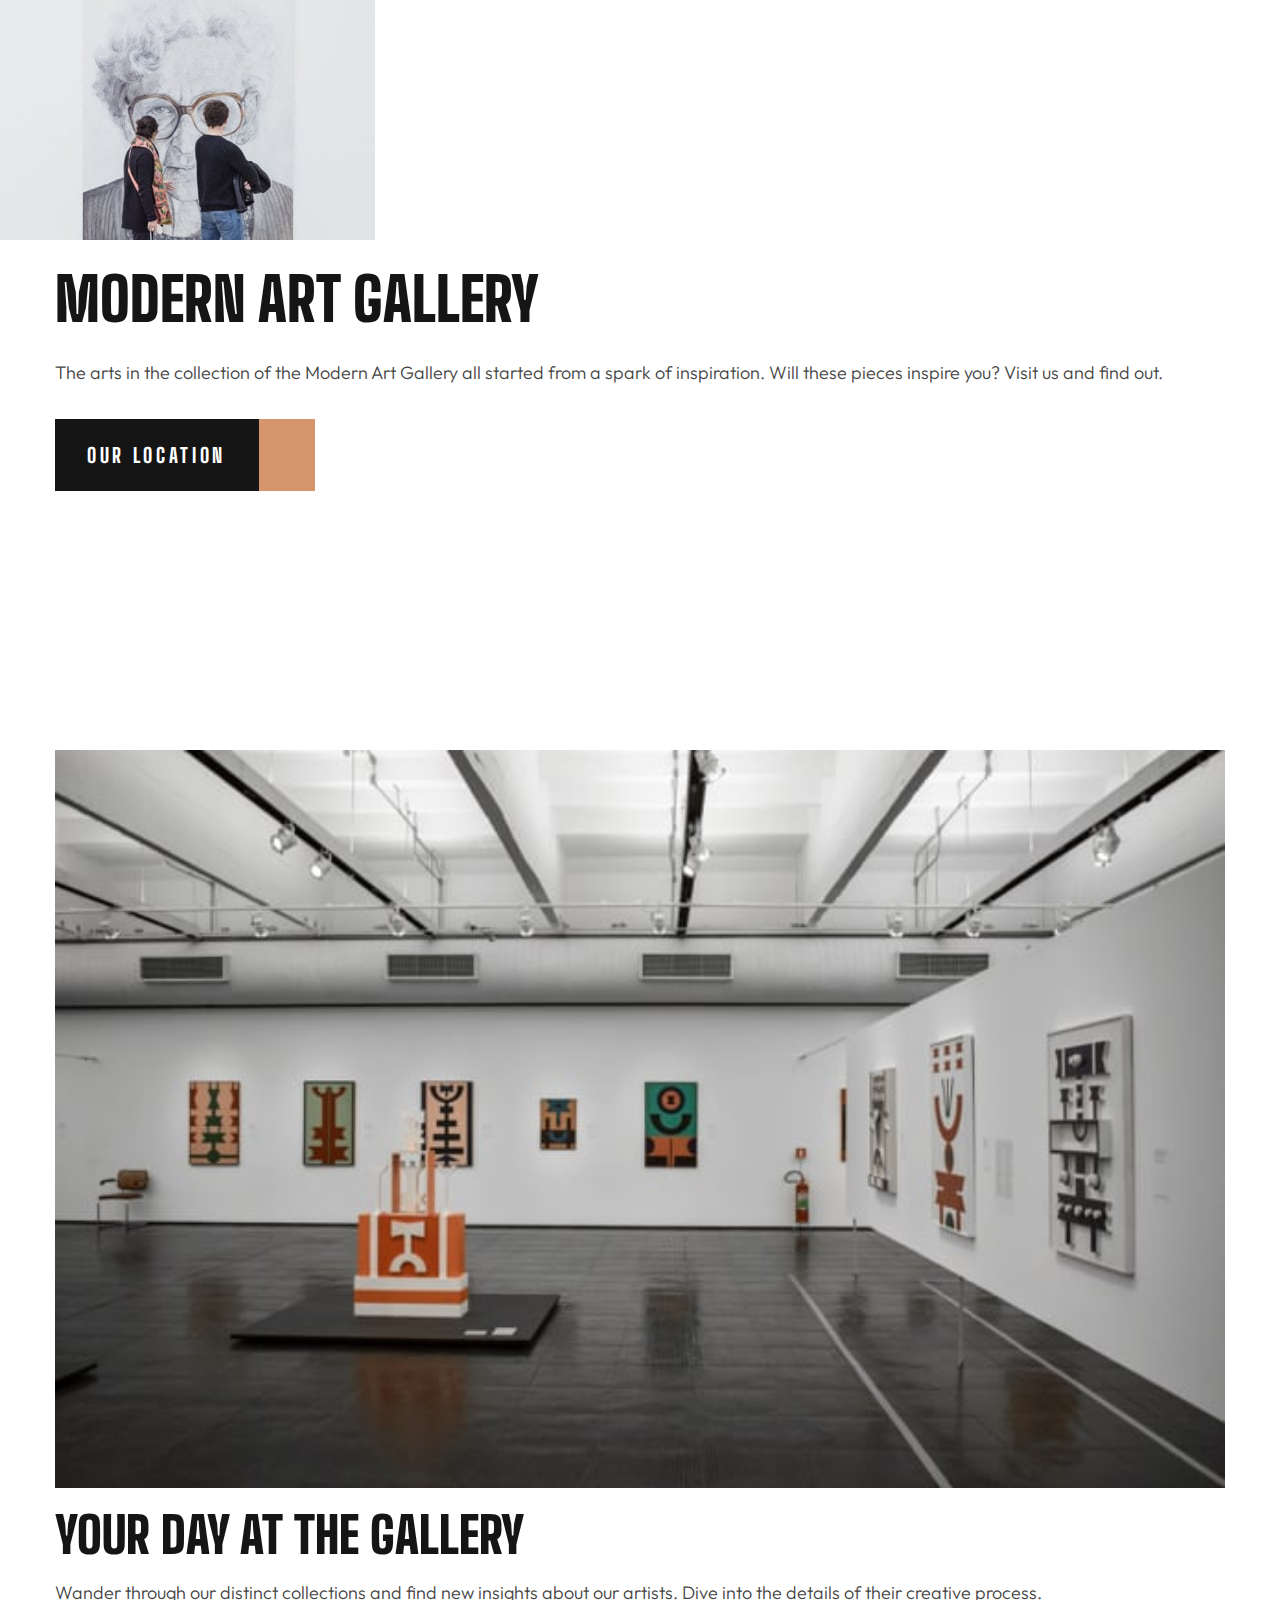
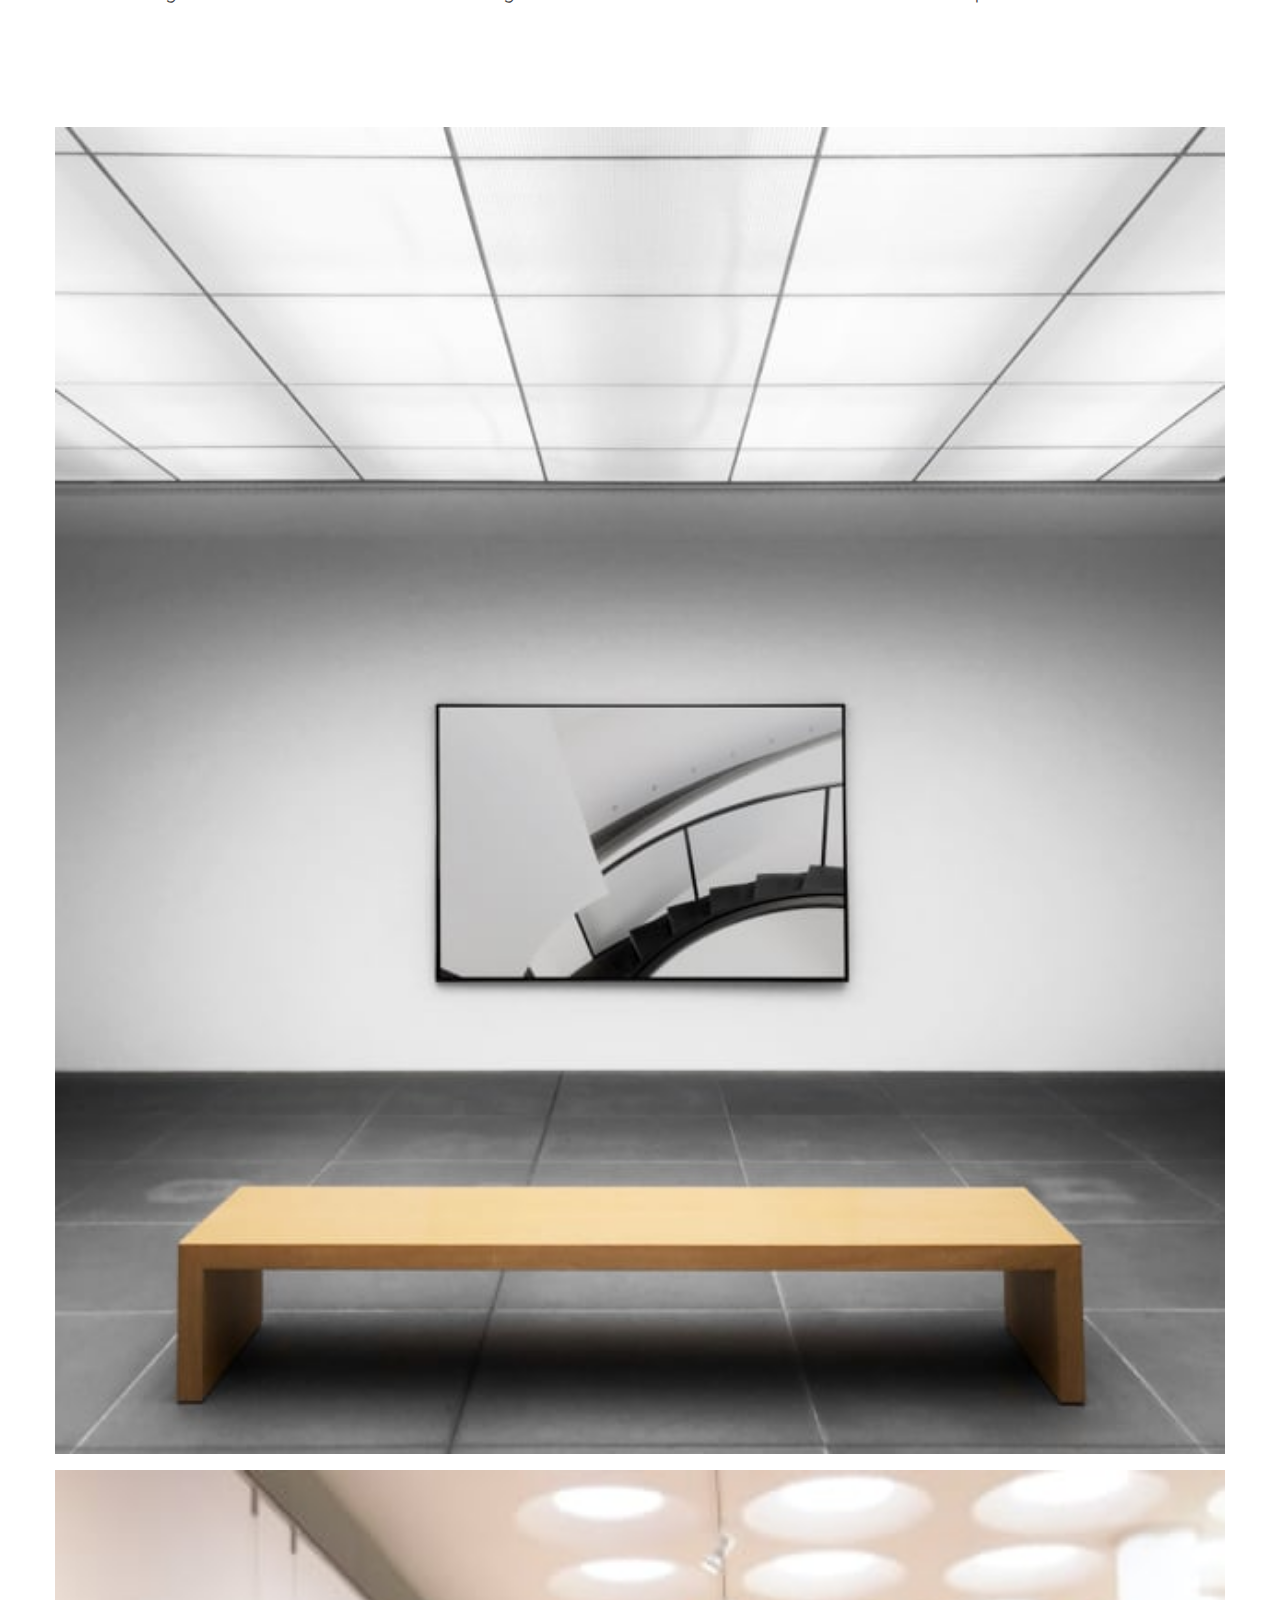
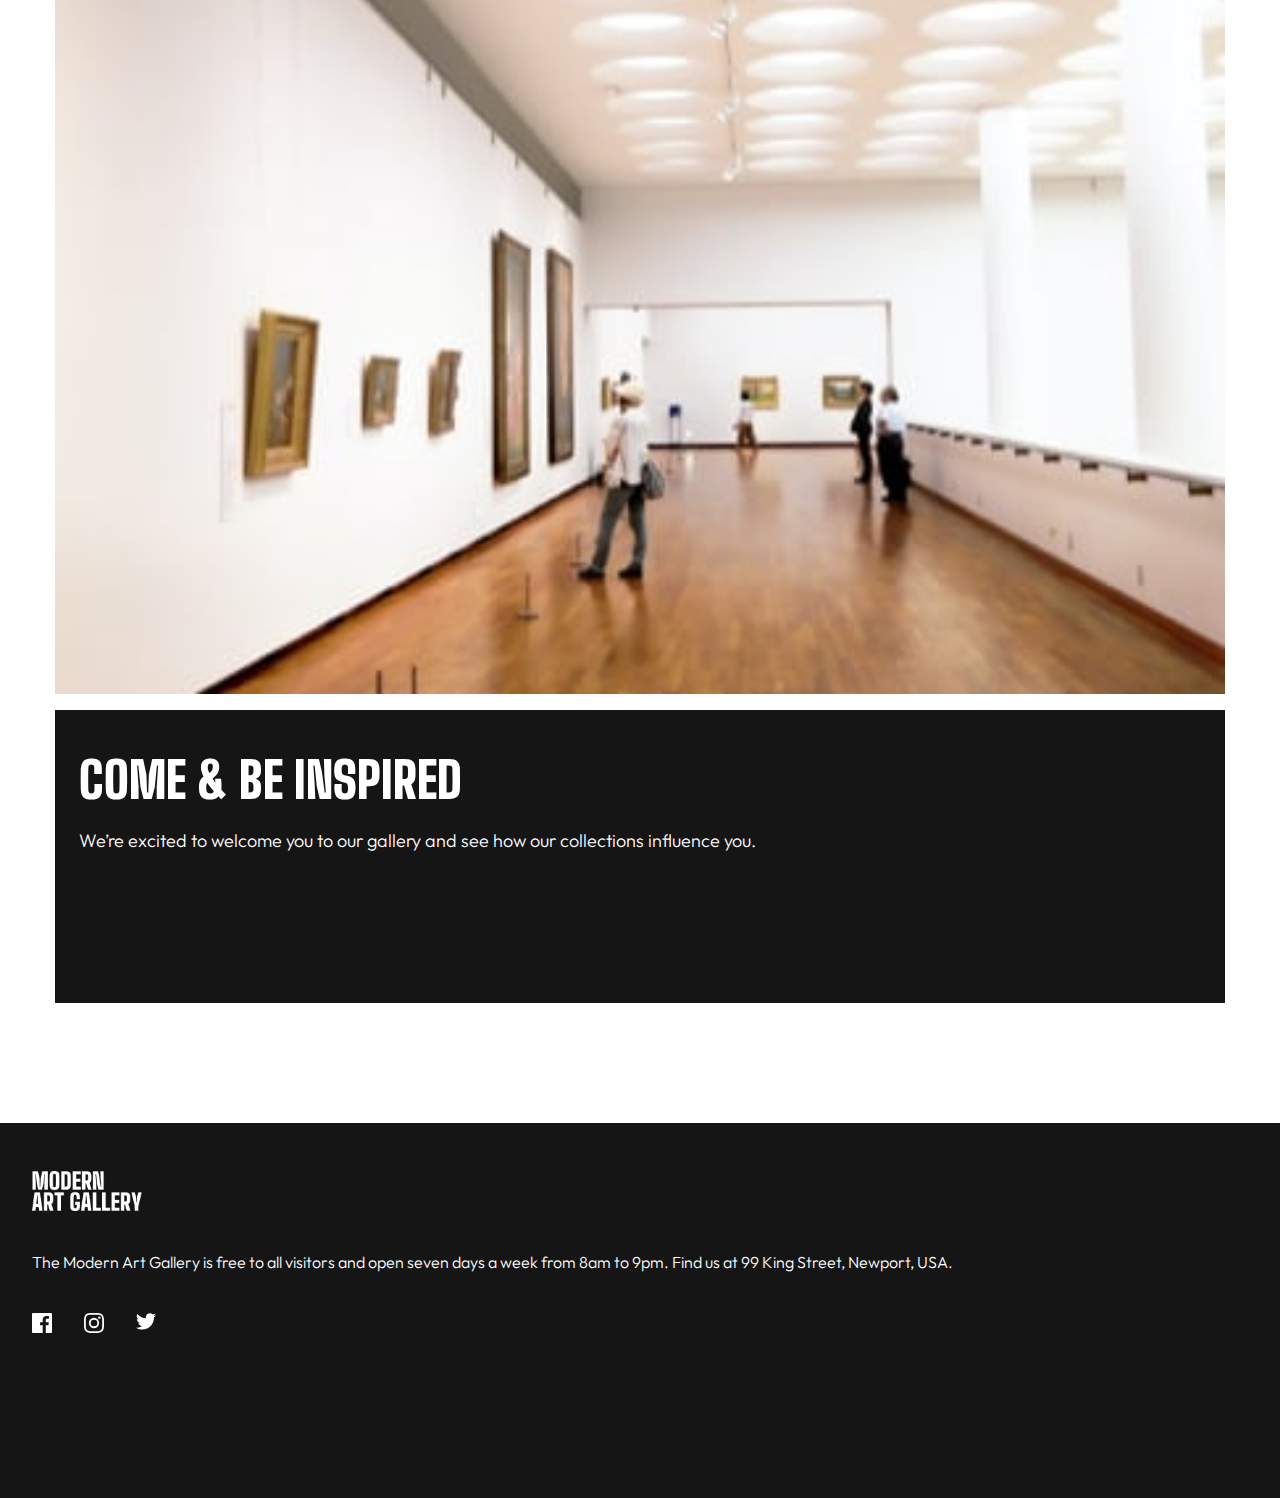
==== index.html @ 29414d53 "some changes" ====
<!DOCTYPE html>
<html lang="en">
<head>
  <meta charset="UTF-8">
  <meta http-equiv="X-UA-Compatible" content="IE=edge">
  <meta name="viewport" content="width=device-width, initial-scale=1.0">
  <title>Modern Art Gallery</title>
  <link rel="stylesheet" href="./css/main.css">
  <link rel="shortcut icon" href="./assets/favicon-32x32.png" type="image/png">  
</head>
<body>

  <!-- MAIN SECTION-->
  <main>

      <h1 class="main-heading">MODERN
        ART GALLERY
      </h1>

      <div class="main-info-box">

        <p class="main-info-text">The arts in the collection of the Modern Art Gallery all started from a spark of inspiration. Will these pieces inspire you? Visit us and find out.</p>
        <div class="main-info-btn">
          <a class="main-info-link" href="./location.html">OUR LOCATION</a>          
        </div>

      </div>

    </main>
  
  <!-- SECTION ONE -->

<section class="section-one">

  <div class="section-one-info-box">
    <h3 class="section-one-heading">Your Day at the Gallery</h3>
    <p class="section-one-info-text">Wander through our distinct collections and find new insights about our artists. Dive into the details of their creative process.</p>
  </div>

  <img class="section-one-img" src="./assets/desktop/image-grid-1.jpg" alt="gallery photo">

</section>

<!-- SECTION TWO -->
<section class="section-two">

  <img class="section-two-main-img" src="./assets/desktop/image-grid-2.jpg" alt="galley photo">

  <div class="section-two-box">    
    
      <img class="section-two-img-one" src="./assets/desktop/image-grid-3.jpg" alt="gallery photo">

      <div class="section-two-info-box">
        <h3 class="section-two-heading">COME & BE INSPIRED</h3>
        <p class="section-two-text">We’re excited to welcome you to our gallery and see how our collections influence you.</p>
      </div>

  </div>

</section>

<!-- FOOTER -->

<footer>

  <img class="footer-logo" src="./assets/MODERNARTGALLERY.png" alt="gallery logo">

  <p class="footer-text">The Modern Art Gallery is free to all visitors and open seven days a week from 8am to 9pm. Find us at 99 King Street, Newport, USA.</p>

  <div class="footer-social-icons">
    
    <svg width="20" height="20" xmlns="http://www.w3.org/2000/svg"><path id="facebook" d="M18.896 0H1.104C.494 0 0 .494 0 1.104v17.793C0 19.506.494 20 1.104 20h9.58v-7.745H8.076V9.237h2.606V7.01c0-2.583 1.578-3.99 3.883-3.99 1.104 0 2.052.082 2.329.119v2.7h-1.598c-1.254 0-1.496.597-1.496 1.47v1.928h2.989l-.39 3.018h-2.6V20h5.098c.608 0 1.102-.494 1.102-1.104V1.104C20 .494 19.506 0 18.896 0Z" fill="#FFF"/></svg>

    <svg width="20" height="20" xmlns="http://www.w3.org/2000/svg"><path id="instagram" d="M10 1.802c2.67 0 2.987.01 4.042.059 2.71.123 3.975 1.409 4.099 4.099.048 1.054.057 1.37.057 4.04 0 2.672-.01 2.988-.057 4.042-.124 2.687-1.387 3.975-4.1 4.099-1.054.048-1.37.058-4.041.058-2.67 0-2.987-.01-4.04-.058-2.718-.124-3.977-1.416-4.1-4.1-.048-1.054-.058-1.37-.058-4.041 0-2.67.01-2.986.058-4.04.124-2.69 1.387-3.977 4.1-4.1 1.054-.048 1.37-.058 4.04-.058ZM10 0C7.284 0 6.944.012 5.877.06 2.246.227.227 2.242.061 5.877.01 6.944 0 7.284 0 10s.012 3.057.06 4.123c.167 3.632 2.182 5.65 5.817 5.817 1.067.048 1.407.06 4.123.06s3.057-.012 4.123-.06c3.629-.167 5.652-2.182 5.816-5.817.05-1.066.061-1.407.061-4.123s-.012-3.056-.06-4.122C19.777 2.249 17.76.228 14.124.06 13.057.01 12.716 0 10 0Zm0 4.865a5.135 5.135 0 1 0 0 10.27 5.135 5.135 0 0 0 0-10.27Zm0 8.468a3.333 3.333 0 1 1 0-6.666 3.333 3.333 0 0 1 0 6.666Zm5.338-9.87a1.2 1.2 0 1 0 0 2.4 1.2 1.2 0 0 0 0-2.4Z" fill="#FFF"/></svg>

    <svg width="20" height="17" xmlns="http://www.w3.org/2000/svg"><path id="twitter" d="M20 2.172a8.192 8.192 0 0 1-2.357.646 4.11 4.11 0 0 0 1.805-2.27 8.22 8.22 0 0 1-2.606.996A4.096 4.096 0 0 0 13.847.248c-2.65 0-4.596 2.472-3.998 5.037A11.648 11.648 0 0 1 1.392 1a4.109 4.109 0 0 0 1.27 5.478 4.086 4.086 0 0 1-1.858-.513c-.045 1.9 1.318 3.679 3.291 4.075a4.113 4.113 0 0 1-1.853.07 4.106 4.106 0 0 0 3.833 2.849A8.25 8.25 0 0 1 0 14.658a11.616 11.616 0 0 0 6.29 1.843c7.618 0 11.923-6.434 11.663-12.205A8.354 8.354 0 0 0 20 2.172Z" fill="#FFF"/></svg>
    
     
    
    
  </div>

</footer>
</body>
</html>
---- css/main.css ----
@import url('https://fonts.googleapis.com/css2?family=Big+Shoulders+Display:wght@900&family=Outfit:wght@300&display=swap');

*{
    margin: 0;
    padding: 0;
    border: 0;
    box-sizing: border-box;
    text-decoration: none;
}

body{
    max-width: 100vw;
    height: auto;
}

/* ---------------------------------------------------- */
                  /* MAIN SECTION  */
/* ---------------------------------------------------- */

main{
    /* outline: solid red; */
    display: flex;
    flex-direction: column;
    background-image: url(../assets/mobile/image-hero.jpg);
    background-repeat: no-repeat;    
    height:630px;
}

.main-heading{
    padding-top: 272px; /*9.67%*/
    font-family: 'Big Shoulders Display';
    font-weight: 900;
    font-size: 60px;
    line-height: 55px;    
    color: #151515;
    margin-left: 4.26%;
    margin-right: 4.26%;    
}

.main-info-box{
    display: flex;
    flex-direction: column;
    margin-top: 32px;    
    /* outline: solid red; */
}

.main-info-text{
    font-family: 'Outfit';
    font-weight: 300;
    font-size: 18px;
    line-height: 28px;
    color: #444444;
    display: block;
    /* outline: solid red; */
    margin-left: 4.26%;
    margin-right: 4.26%;   
}

.main-info-btn{
    display: flex;
    width: 260px;
    height: 72px;
    /* outline: solid red;     */
    margin-top: 32px;
    margin-left: 4.26%;
    margin-right: 4.26%;
}


.main-info-link{
    display: flex;
    align-items: center;
    justify-content: center;
    background: #151515;
    width: 204px;    
    font-family: 'Big Shoulders Display';
    font-weight: 800;
    font-size: 20px;
    letter-spacing: 3.63636px;
    color: #FFFFFF;
}

.main-info-btn:after{
    content:url(https://cdn.glitch.global/26d8d569-78b4-4482-a88a-246677ed1e1b/icon-arrow-right.svg?v=1659126710640);
    background: #D5966C;
    width: 56px;
    display: flex;
    justify-content: center;
    align-items:center;
    
}

.main-info-btn a:hover{
    background: #D5966C;
    cursor: pointer;
}

.main-info-btn:hover::after{
    background: #151515;
    cursor: pointer;
}


/* ---------------------------------------------------- */
                  /* SECTION ONE  */
/* ---------------------------------------------------- */

.section-one{
    display: flex;
    flex-direction: column;
    margin-left: 4.26%;
    margin-right: 4.26%;
    margin-top: 120px;
}

.section-one-img{
    order: 1;
}

.section-one-info-box{
    order: 2;
}

.section-one-heading{
    font-family: 'Big Shoulders Display';
    font-weight: 900;
    font-size: 50px;
    line-height: 45px;
    color: #151515;
    text-transform: uppercase;
    margin-top: 25px;
}

.section-one-info-text{
    font-family: 'Outfit';
    font-weight: 300;
    font-size: 18px;
    line-height: 28px;
    color: #444444;
    margin-top: 21px;
}

/* ---------------------------------------------------- */
                  /* SECTION TWO  */
/* ---------------------------------------------------- */

.section-two{
    display: flex;
    flex-direction: column;
    margin-left: 4.26%;
    margin-right: 4.26%;
    margin-top: 120px;
}

.section-two-box{
    display: flex;
    flex-direction: column;
    margin-top: 16px;
    
}



.section-two-info-box{
    display: flex;
    flex-direction: column;
    height: 293px;
    background: #151515;
    margin-top: 16px;    
}

.section-two-heading{
    font-family: 'Big Shoulders Display';
    font-style: normal;
    font-weight: 900;
    font-size: 50px;
    line-height: 45px;
    color: #FFFFFF;
    margin-left: 24px;
    margin-right: 24px;
    margin-top: 48px;
}

.section-two-text{
    font-family: 'Outfit';
    font-weight: 300;
    font-size: 18px;
    line-height: 28px;
    color: #FFFFFF;
    margin-left: 24px;
    margin-right: 24px;
    margin-top: 24px;
}

/* ---------------------------------------------------- */
                  /* FOOTER  */
/* ---------------------------------------------------- */

footer{
    display: flex;
    flex-direction: column;
    height: 375px;
    background: #151515;
    margin-top: 120px;
}

.footer-logo{
    width: 110.05px;
    height: 40px;
    margin-left: 32px;
    margin-top: 48px;
}

.footer-text{
    font-family: 'Outfit';
    font-weight: 300;
    font-size: 16px;
    line-height: 26px;
    color: #FFFFFF;
    margin-left: 32px;
    margin-right: 32px;
    margin-top: 38px;
}

.footer-social-icons{
    display: flex;
    margin-top: 38px;
}

svg{    
    margin-left: 32px;        
}

div svg:hover #facebook,
div svg:hover #instagram,
div svg:hover #twitter{
    cursor: pointer;
    fill: #D5966C;    
}
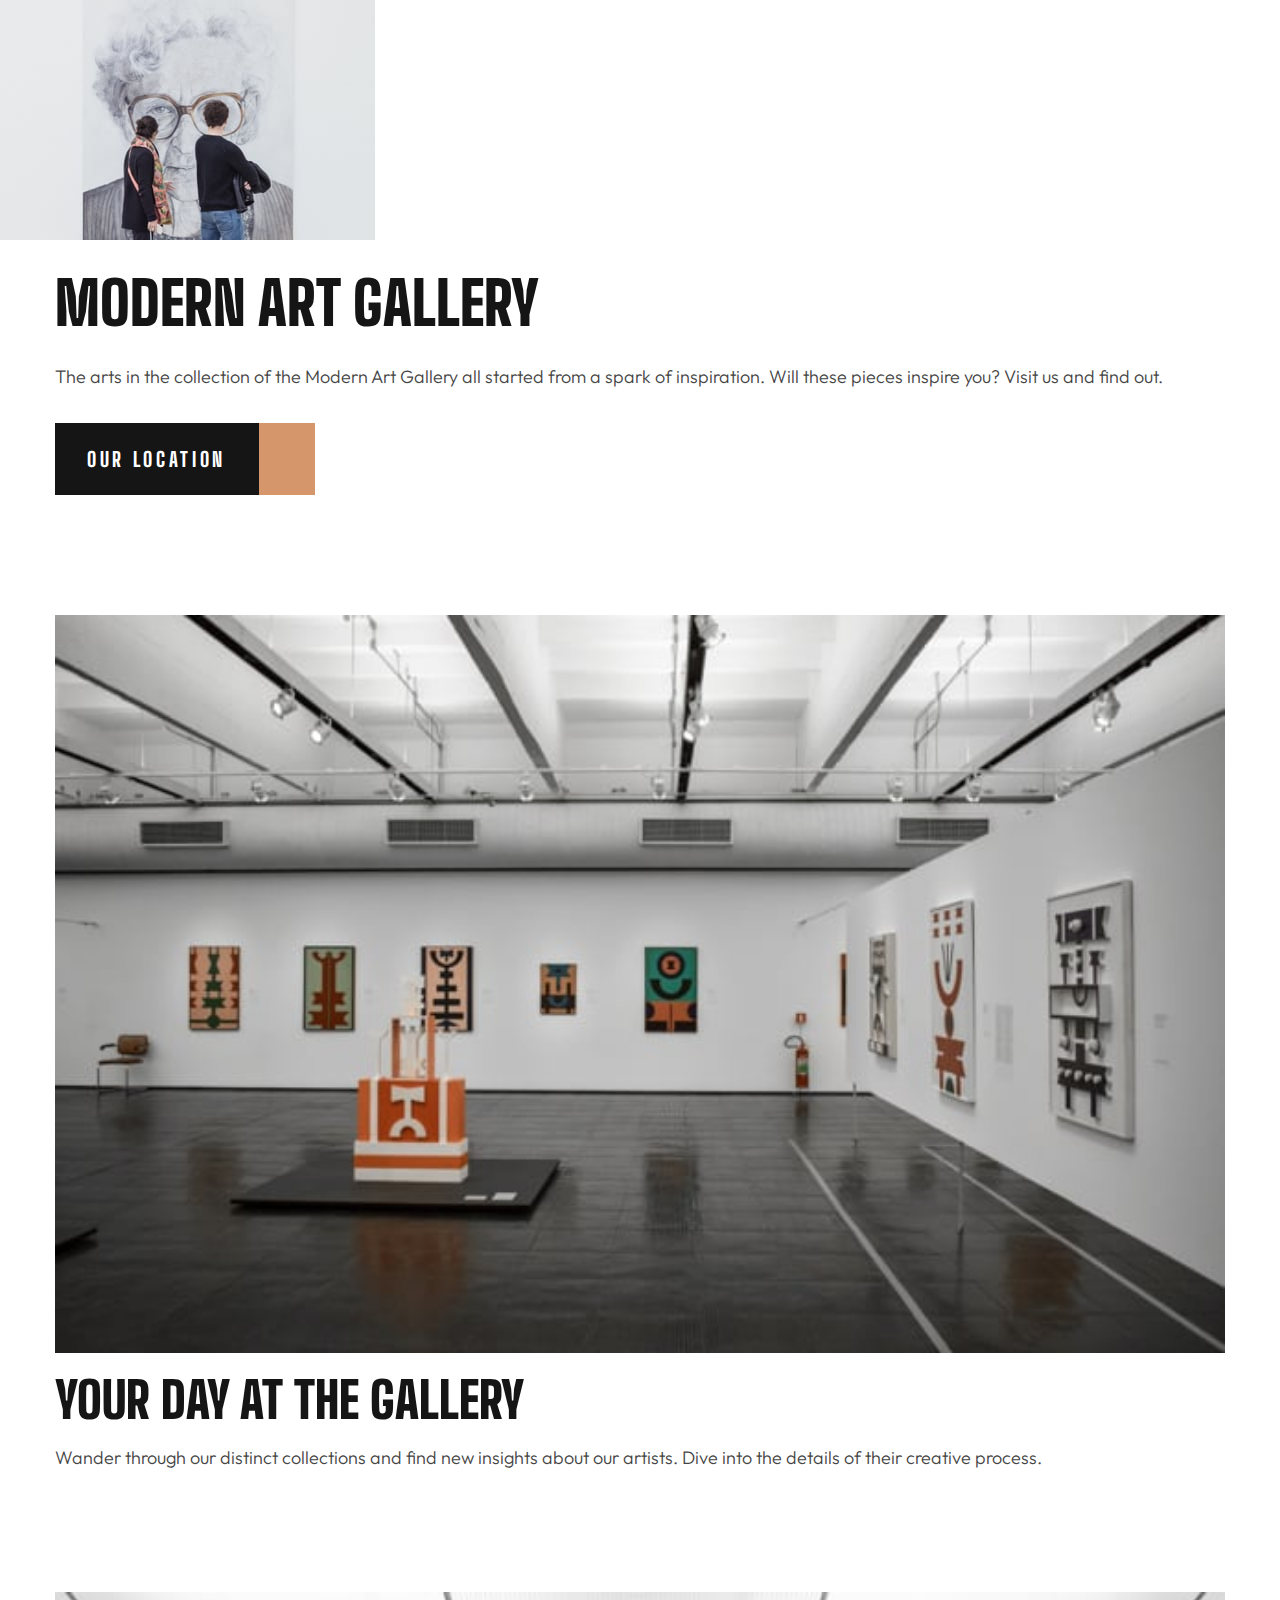
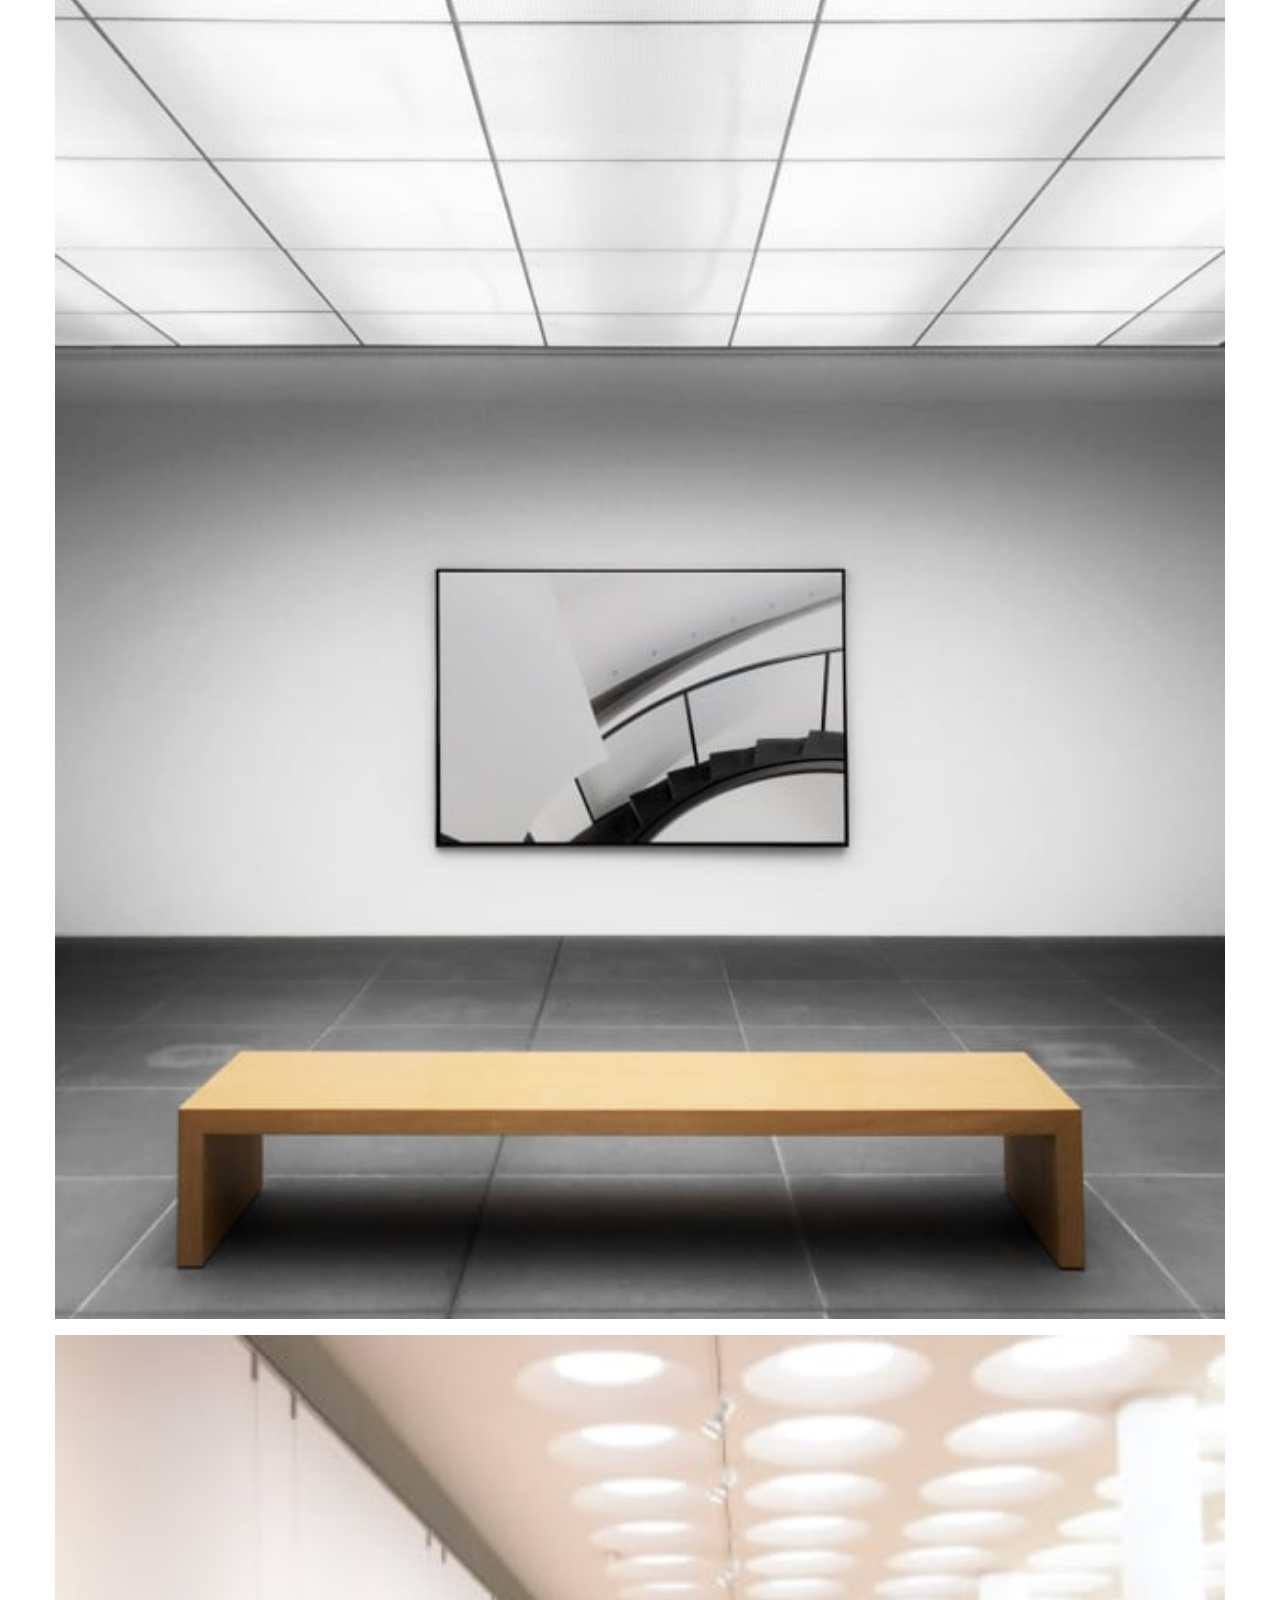
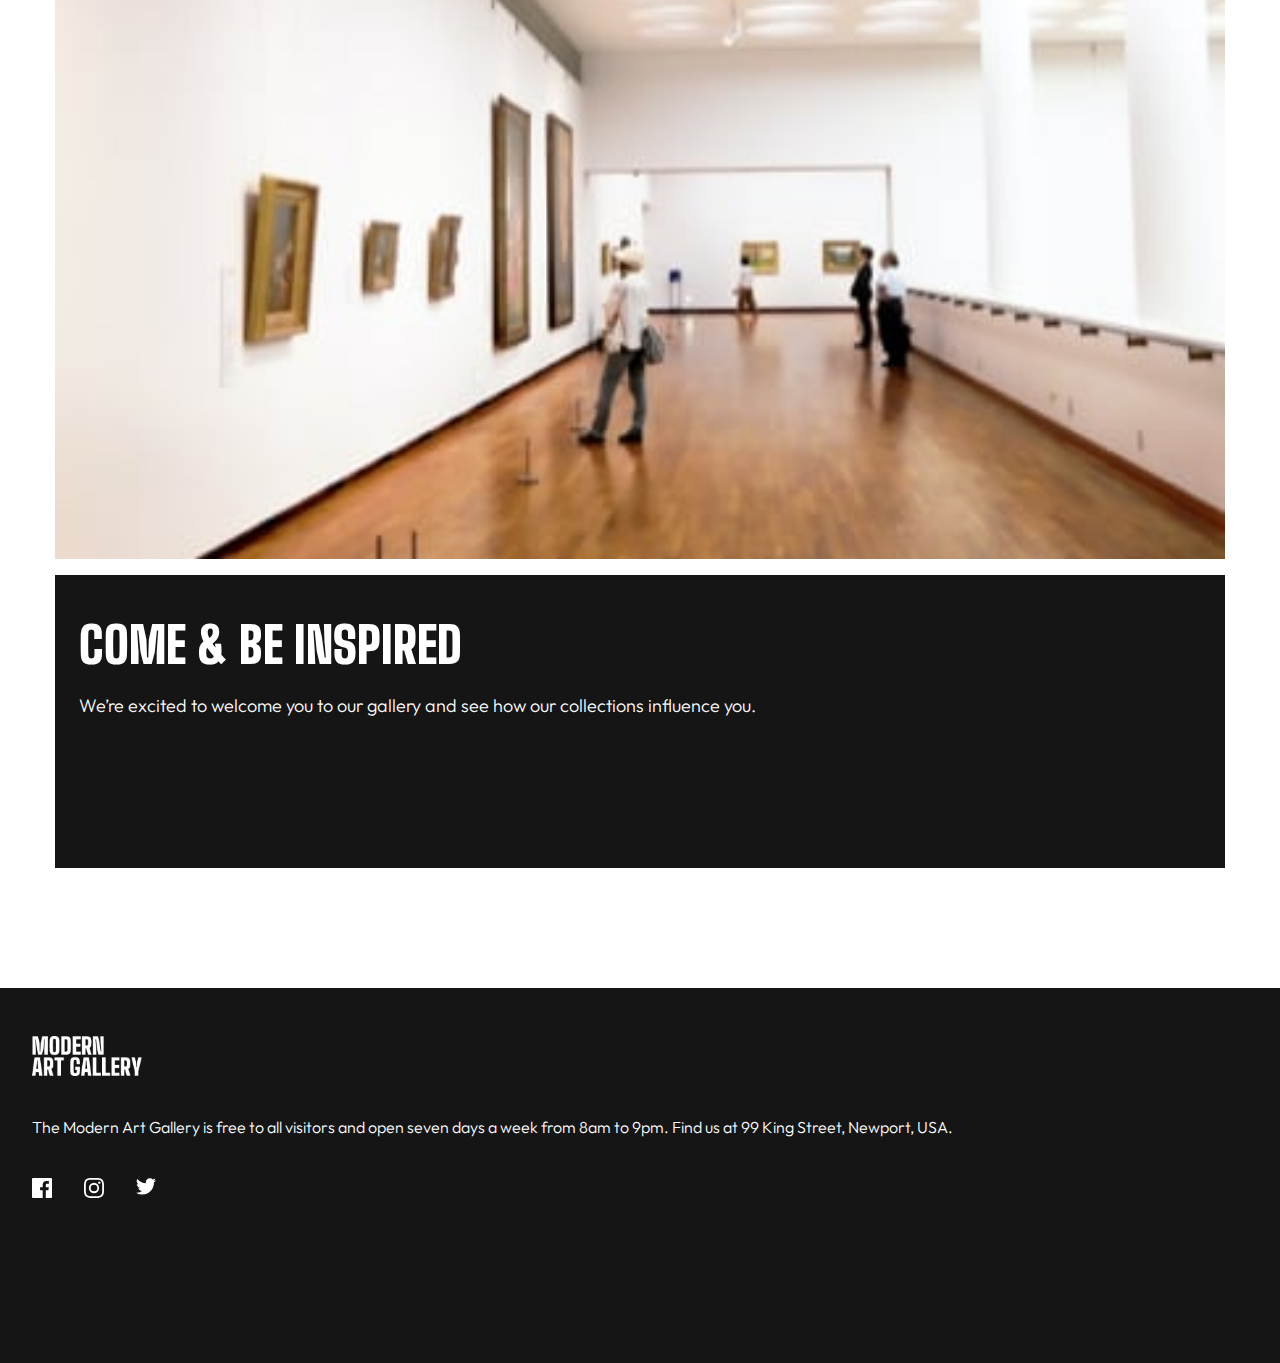
==== commit 2d5354f9: "some changes" ====
--- a/index.html
+++ b/index.html
@@ -12,20 +12,20 @@
 
   <!-- MAIN SECTION-->
   <main>
+      <img class="img-hero" src="./assets/mobile/image-hero.jpg" alt="hero">
+      <div class="main-info">
+        <h1 class="main-heading">MODERN
+          ART GALLERY
+       </h1>
 
-      <h1 class="main-heading">MODERN
-        ART GALLERY
-      </h1>
+        <div class="main-info-box">
 
-      <div class="main-info-box">
-
-        <p class="main-info-text">The arts in the collection of the Modern Art Gallery all started from a spark of inspiration. Will these pieces inspire you? Visit us and find out.</p>
-        <div class="main-info-btn">
-          <a class="main-info-link" href="./location.html">OUR LOCATION</a>          
+          <p class="main-info-text">The arts in the collection of the Modern Art Gallery all started from a spark of inspiration. Will these pieces inspire you? Visit us and find out.</p>
+          <div class="main-info-btn">
+            <a class="main-info-link" href="./location.html">OUR LOCATION</a>          
+          </div>
         </div>
-
       </div>
-
     </main>
   
   <!-- SECTION ONE -->
--- a/css/main.css
+++ b/css/main.css
@@ -19,15 +19,18 @@
 
 main{
     /* outline: solid red; */
-    display: flex;
-    flex-direction: column;
-    background-image: url(../assets/mobile/image-hero.jpg);
-    background-repeat: no-repeat;    
-    height:630px;
+    
+}
+.img-hero{
+    /* outline: solid red; */
+}
+
+.main-info{
+    padding-top: 32px;
 }
 
 .main-heading{
-    padding-top: 272px; /*9.67%*/
+    
     font-family: 'Big Shoulders Display';
     font-weight: 900;
     font-size: 60px;
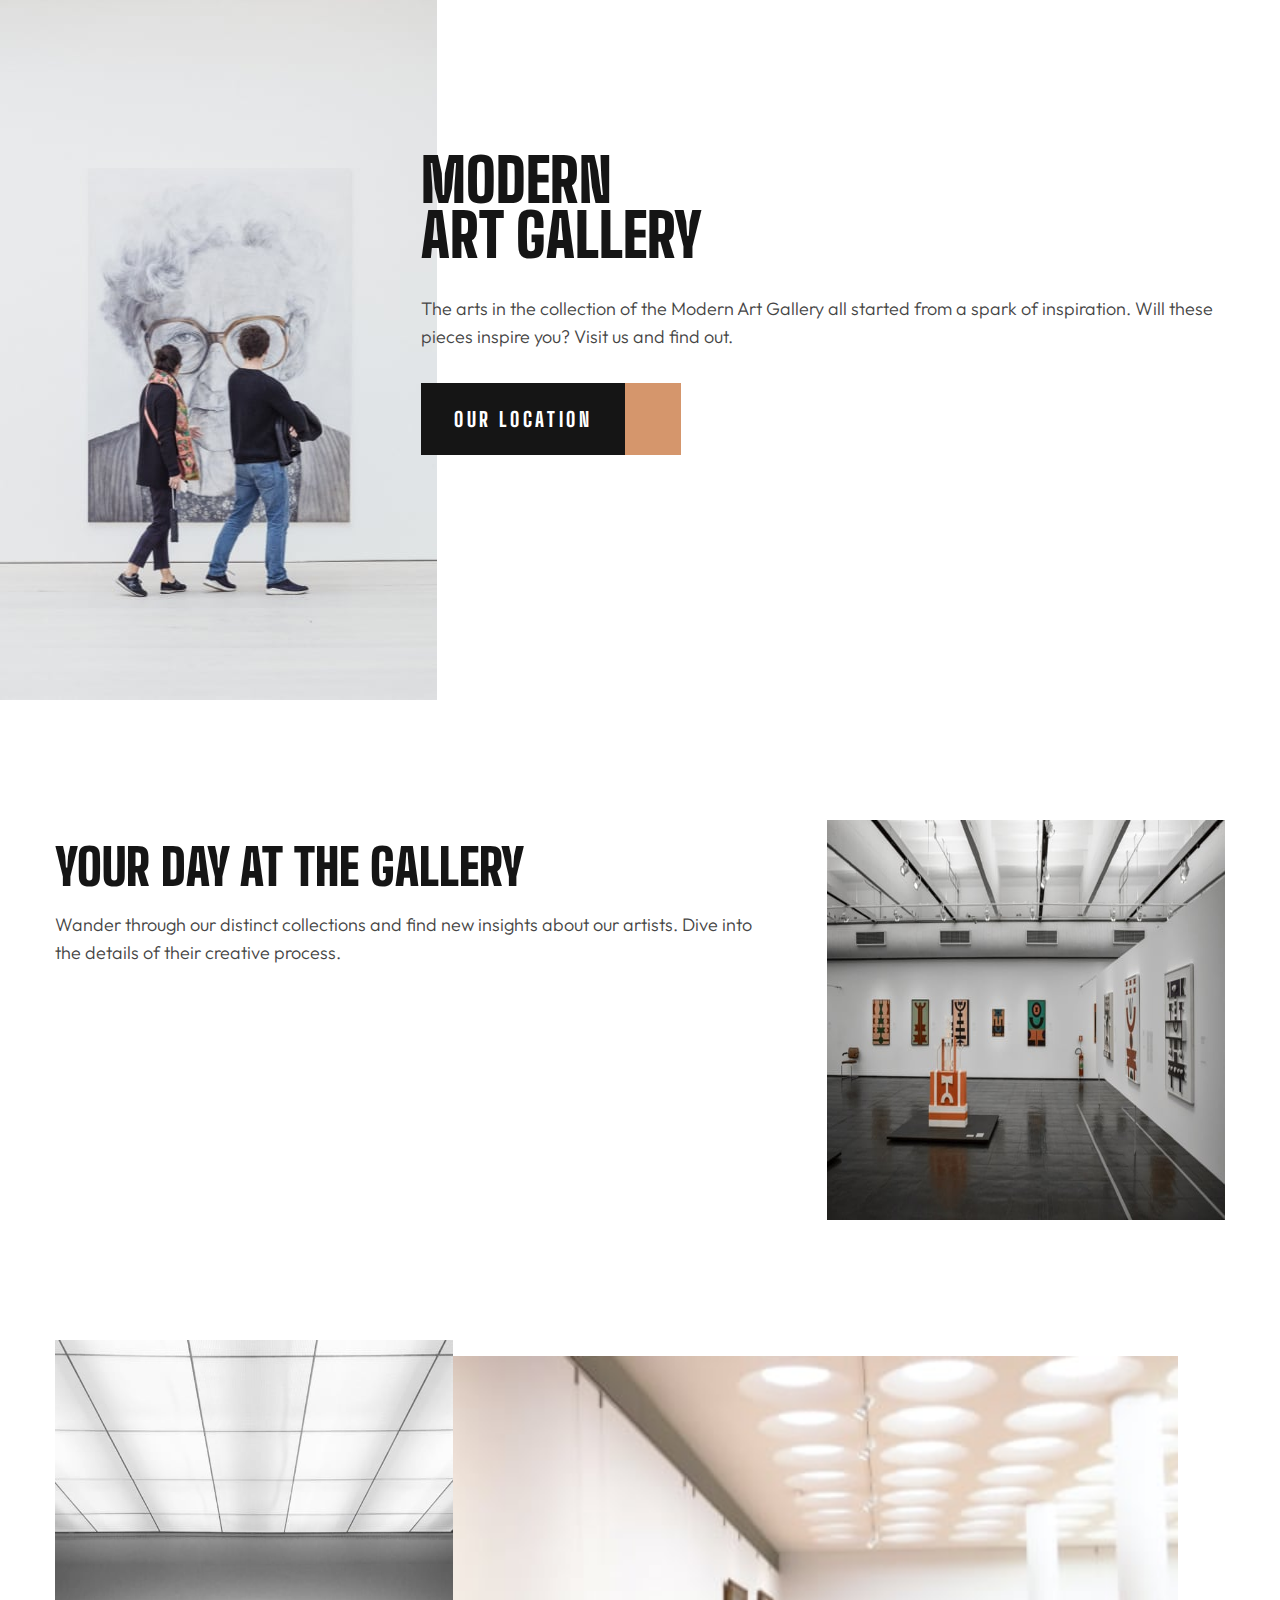
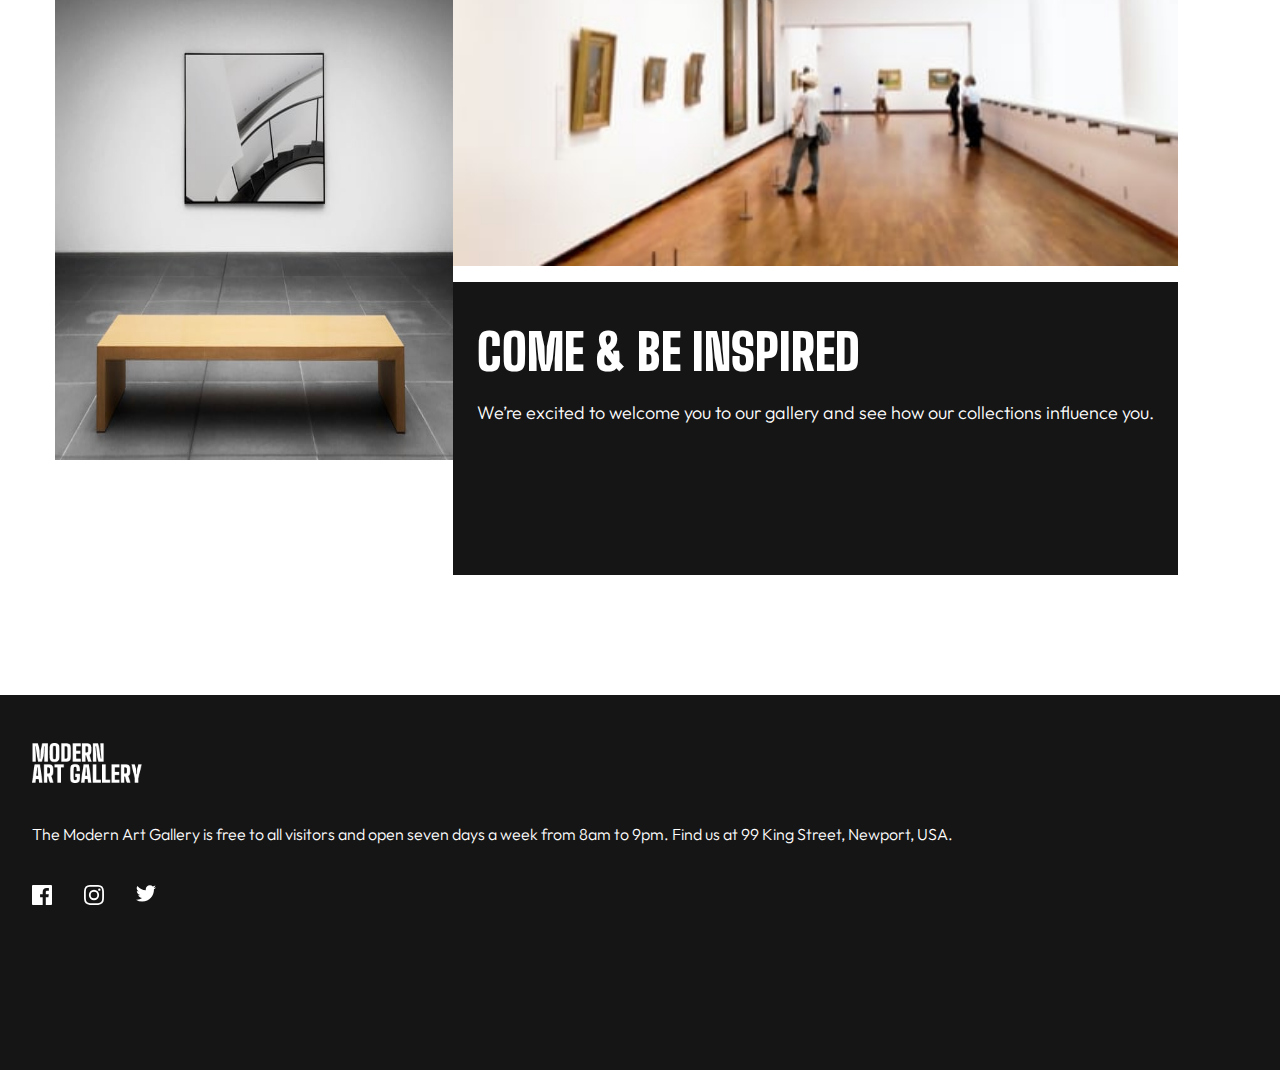
==== commit feb2a530: "tablet changes" ====
--- a/index.html
+++ b/index.html
@@ -12,20 +12,24 @@
 
   <!-- MAIN SECTION-->
   <main>
-      <img class="img-hero" src="./assets/mobile/image-hero.jpg" alt="hero">
-      <div class="main-info">
-        <h1 class="main-heading">MODERN
+    <div class="image-box">
+      <!-- <img class="img-hero" src="./assets/mobile/image-hero.jpg" alt="hero"> -->
+    </div>
+
+    <div class="main-info">
+        <h1 class="main-heading">MODERN<br>
           ART GALLERY
        </h1>
 
         <div class="main-info-box">
-
           <p class="main-info-text">The arts in the collection of the Modern Art Gallery all started from a spark of inspiration. Will these pieces inspire you? Visit us and find out.</p>
           <div class="main-info-btn">
             <a class="main-info-link" href="./location.html">OUR LOCATION</a>          
-          </div>
+          </div>          
         </div>
+
       </div>
+
     </main>
   
   <!-- SECTION ONE -->
--- a/css/main.css
+++ b/css/main.css
@@ -17,20 +17,19 @@
                   /* MAIN SECTION  */
 /* ---------------------------------------------------- */
 
-main{
-    /* outline: solid red; */
-    
-}
-.img-hero{
-    /* outline: solid red; */
-}
+
 
 .main-info{
     padding-top: 32px;
 }
 
-.main-heading{
-    
+.image-box{
+    height: 240px;
+    background: url("../assets/mobile/image-hero.jpg");
+    background-repeat: no-repeat;
+}
+
+.main-heading{    
     font-family: 'Big Shoulders Display';
     font-weight: 900;
     font-size: 60px;
@@ -241,3 +240,57 @@
     fill: #D5966C;    
 }
 
+
+/* ---------------------------------------------------- */
+                  /* TABLET  */
+/* ---------------------------------------------------- */
+
+@media screen and (min-width: 768px){
+
+ /* MAIN TABLET */
+
+    main{
+        position: relative;
+    }
+
+    .image-box{
+        height: 700px;
+        background: url("../assets/tablet/image-hero.jpg");
+        background-repeat: no-repeat;
+    }
+    
+    .main-info{
+        position: absolute;
+        top: 121px;
+        left: 383px;
+    }
+
+    /* TABLET - SECTION ONE */
+
+    .section-one{
+        flex-direction: row;
+    }
+
+    .section-one-img{
+        order: 2;
+        width: 398px;
+        height: 400px;
+    }
+
+    .section-one-info-box{
+        order: 1;
+        margin-right: 68px;
+    }
+
+    /* TABLET - SECTION TWO */
+
+    .section-two{
+        flex-direction: row;
+    }
+
+    .section-two-main-img{
+        width: 398px;
+        height: 720px;
+    }
+
+}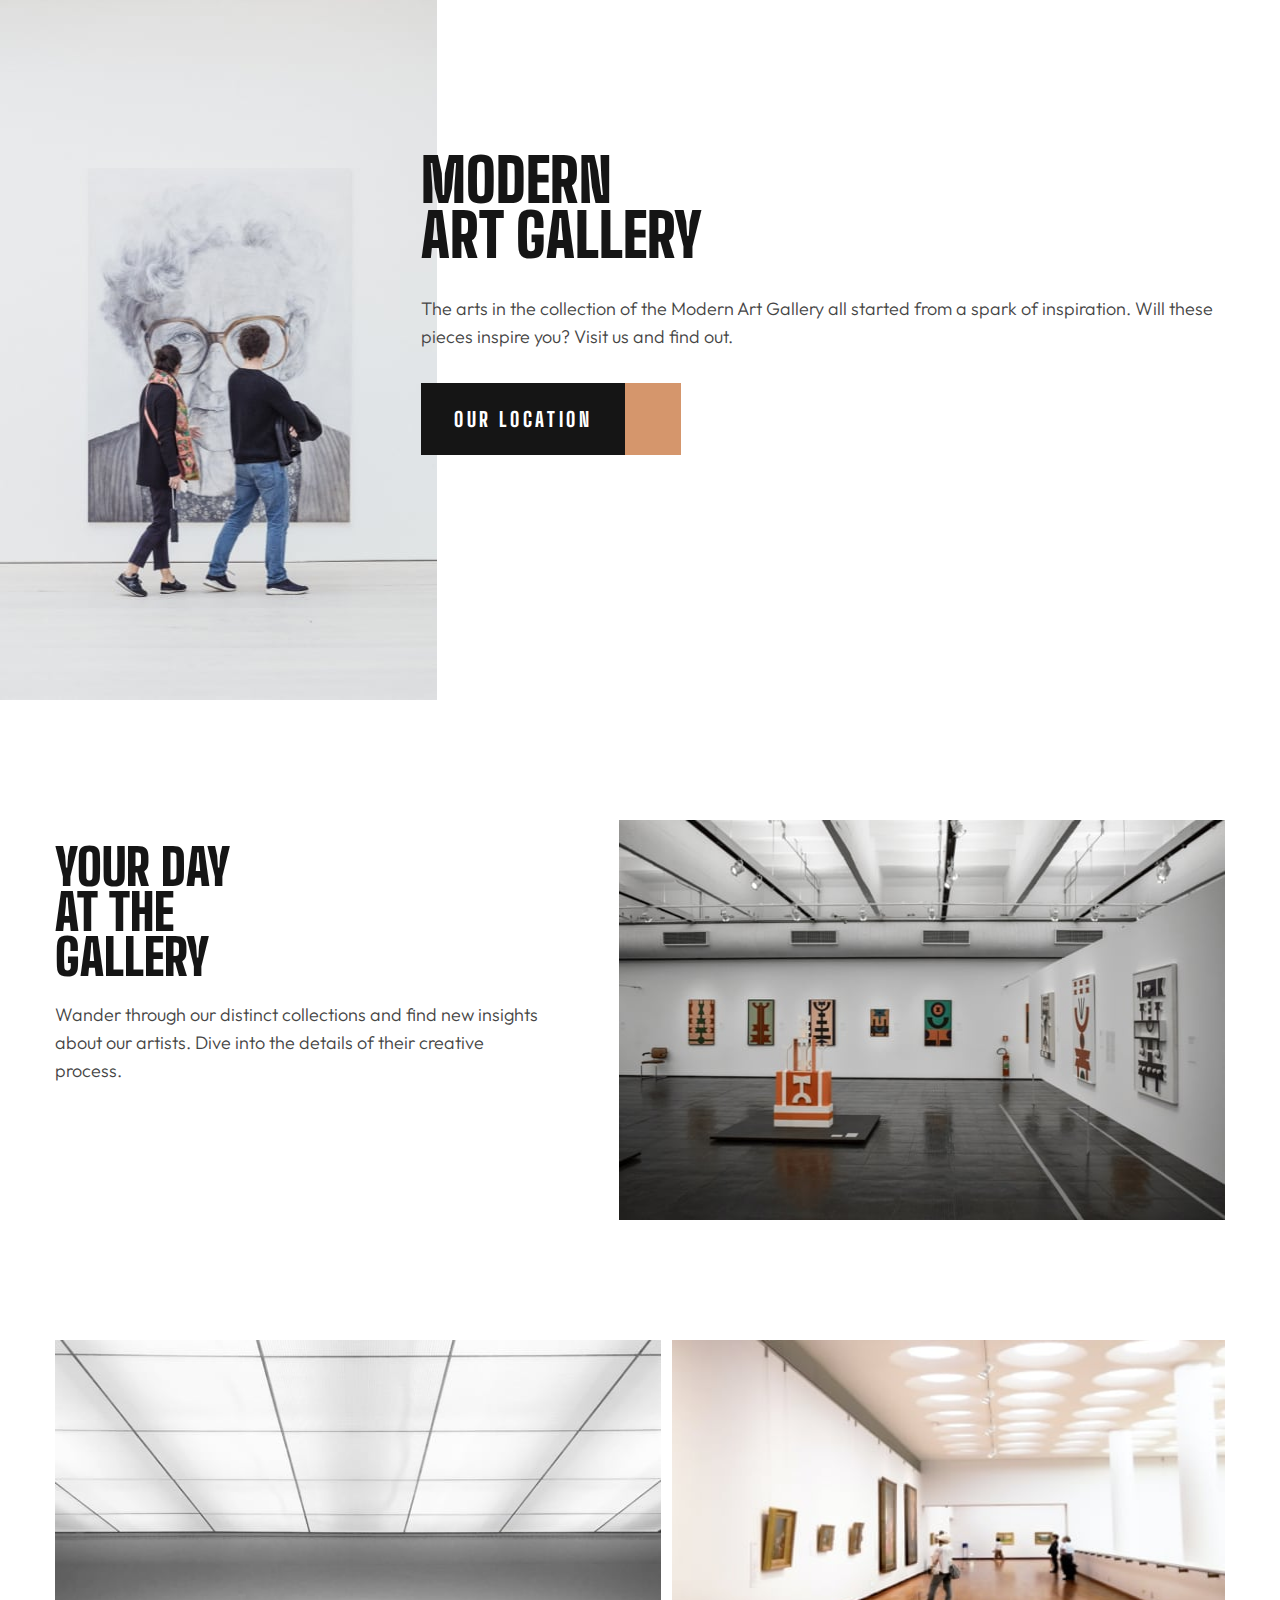
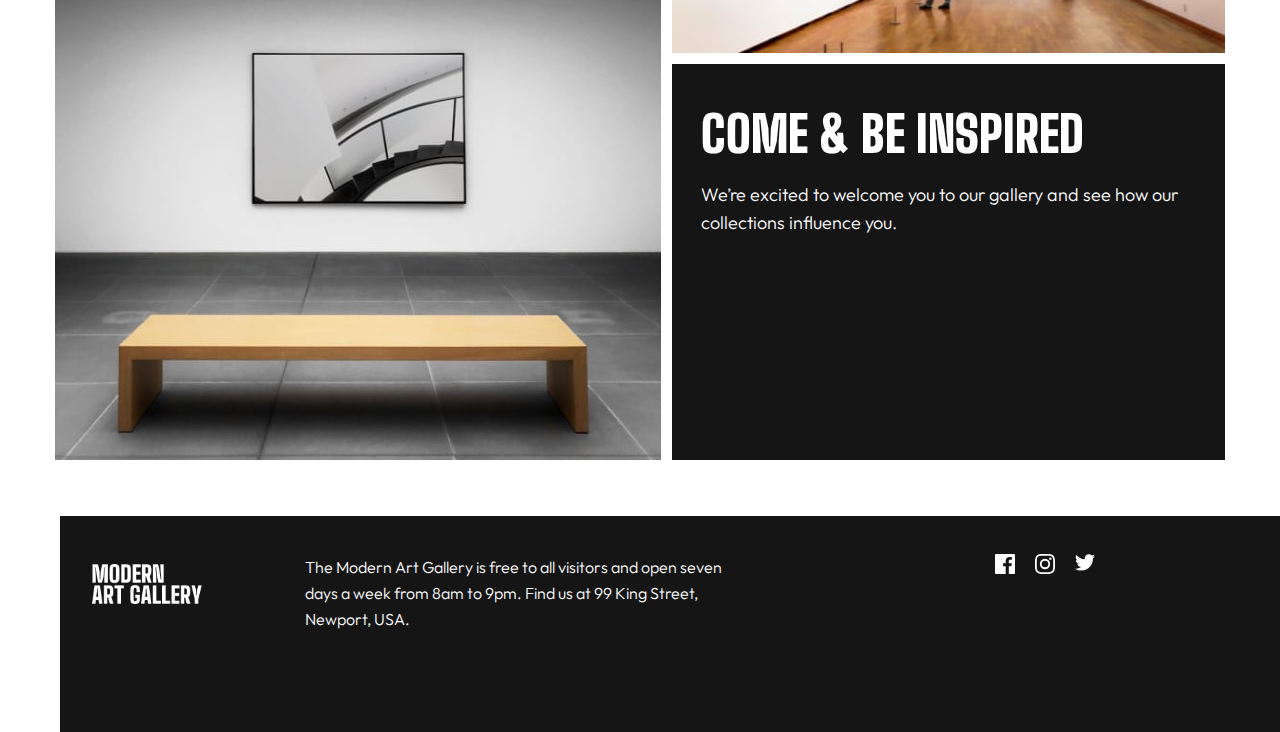
==== commit 82272f55: "finished main tablet" ====
--- a/index.html
+++ b/index.html
@@ -37,7 +37,7 @@
 <section class="section-one">
 
   <div class="section-one-info-box">
-    <h3 class="section-one-heading">Your Day at the Gallery</h3>
+    <h3 class="section-one-heading">Your Day<br> at the<br> Gallery</h3>
     <p class="section-one-info-text">Wander through our distinct collections and find new insights about our artists. Dive into the details of their creative process.</p>
   </div>
 
--- a/css/main.css
+++ b/css/main.css
@@ -27,6 +27,7 @@
     height: 240px;
     background: url("../assets/mobile/image-hero.jpg");
     background-repeat: no-repeat;
+    background-size: cover;
 }
 
 .main-heading{    
@@ -273,7 +274,7 @@
 
     .section-one-img{
         order: 2;
-        width: 398px;
+        width: 51.82%;
         height: 400px;
     }
 
@@ -285,12 +286,55 @@
     /* TABLET - SECTION TWO */
 
     .section-two{
+        flex-direction: row;        
+    }
+
+    .section-two-main-img{
+        width: 51.82%;
+        height: 720px;
+    }
+
+    .section-two-box{        
+        margin-top: 0;
+        margin-left: 11px;
+    }
+
+    .section-two-img-one{
+        width: 100%;
+        height: 313px;        
+    }
+
+    .section-two-info-box{
+        height: 396px;
+        margin-top: 11px;
+    }
+
+    .section-two-heading,
+    .section-two-text{
+        margin-left: 29px;        
+    }
+
+    /* FOOTER-TABLET */
+
+    footer{
         flex-direction: row;
-    }
-
-    .section-two-main-img{
-        width: 398px;
-        height: 720px;
-    }
+        height: 216px;
+        margin-left: 4.68%;
+        margin-top: 56px;
+    }
+
+    .footer-text{
+        width: 36.58%;
+        margin-left: 8.45%;
+    }
+
+    .footer-social-icons svg{        
+        margin-right: 20px;
+        margin-left: 0;
+    }
+
+    .footer-social-icons{
+        margin-left: 17.31%;        
+    }    
 
 }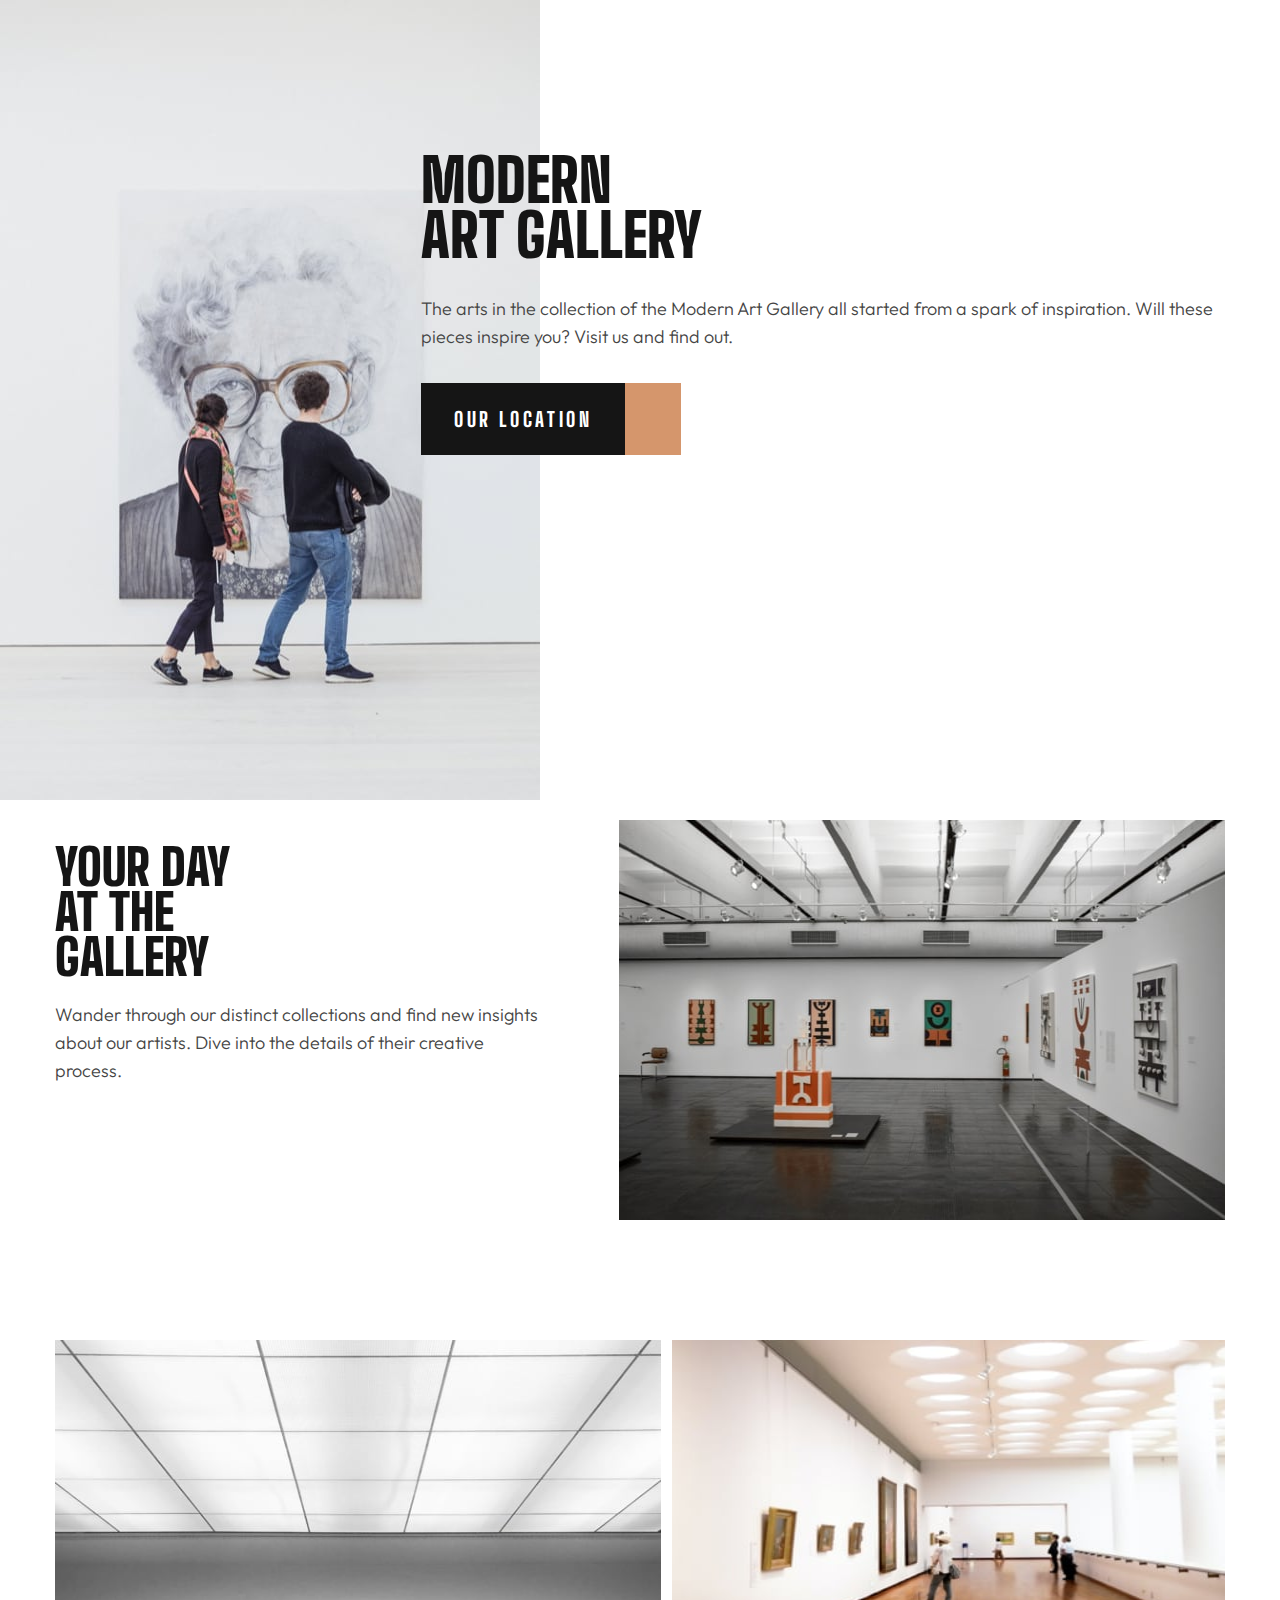
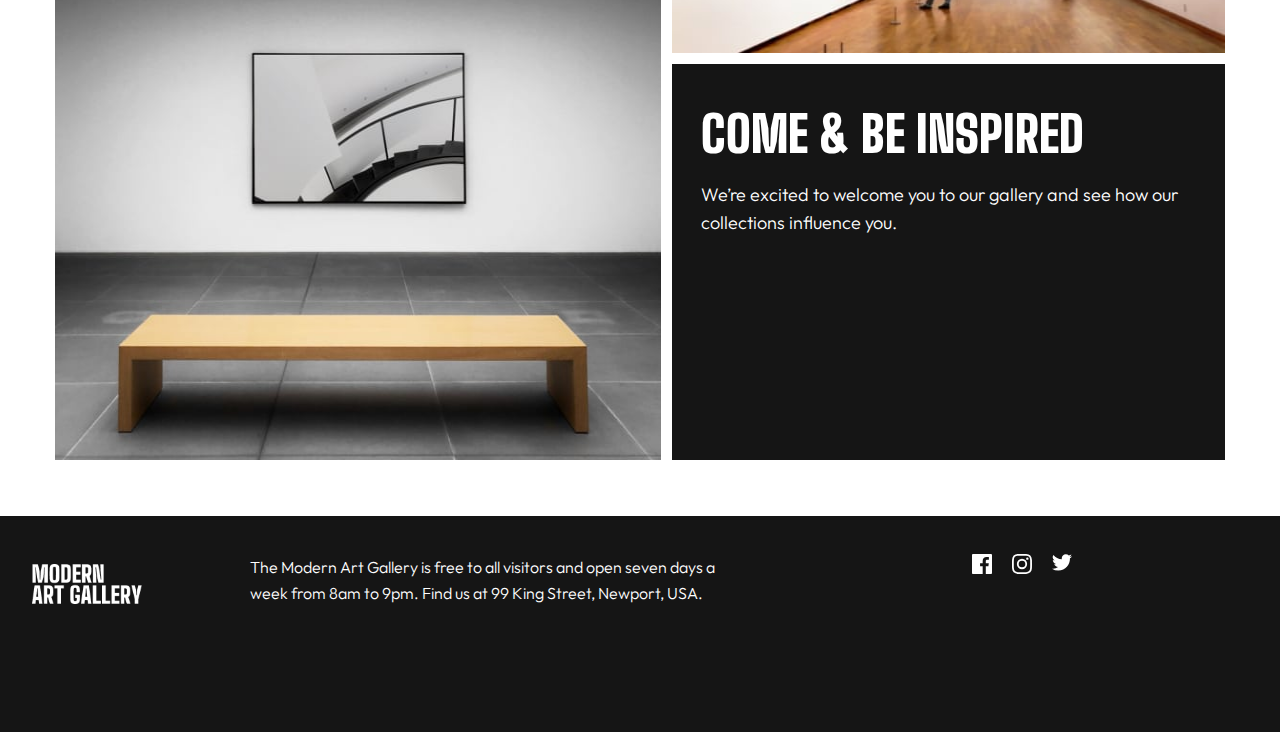
==== commit 9351f756: "desktop changes" ====
--- a/index.html
+++ b/index.html
@@ -13,7 +13,7 @@
   <!-- MAIN SECTION-->
   <main>
     <div class="image-box">
-      <!-- <img class="img-hero" src="./assets/mobile/image-hero.jpg" alt="hero"> -->
+      <img class="img-hero" src="./assets/desktop/image-hero.jpg" alt="hero">
     </div>
 
     <div class="main-info">
--- a/css/main.css
+++ b/css/main.css
@@ -21,6 +21,10 @@
 
 .main-info{
     padding-top: 32px;
+}
+
+.image-hero{
+    display: none;
 }
 
 .image-box{
@@ -318,8 +322,7 @@
 
     footer{
         flex-direction: row;
-        height: 216px;
-        margin-left: 4.68%;
+        height: 216px;        
         margin-top: 56px;
     }
 
@@ -337,4 +340,51 @@
         margin-left: 17.31%;        
     }    
 
+}
+
+
+/* ---------------------------------------------------- */
+                  /* DESKTOP  */
+/* ---------------------------------------------------- */
+
+@media screen and (min-width: 1440px) {
+
+    .img-hero{
+        display: block;
+        margin-left: 450px;
+    }
+
+    .image-box{
+        background: #151515;
+        width: 990px;
+        height: 800px;        
+    }
+
+    .main-info{
+        display: flex;
+        top: 110px;
+        left: 165px;
+        
+    }
+
+    .main-heading{
+        color: #FFFFFF;
+        mix-blend-mode: difference;        
+        width: 514px;
+        margin: 0;
+
+        font-weight: 900;
+        font-size: 96px;
+        line-height: 88px;
+    }
+
+    .main-info-box{
+        width: 350px;
+        margin-top: 0;
+        margin-left: 246px;        
+    }
+    
+
+    
+    
 }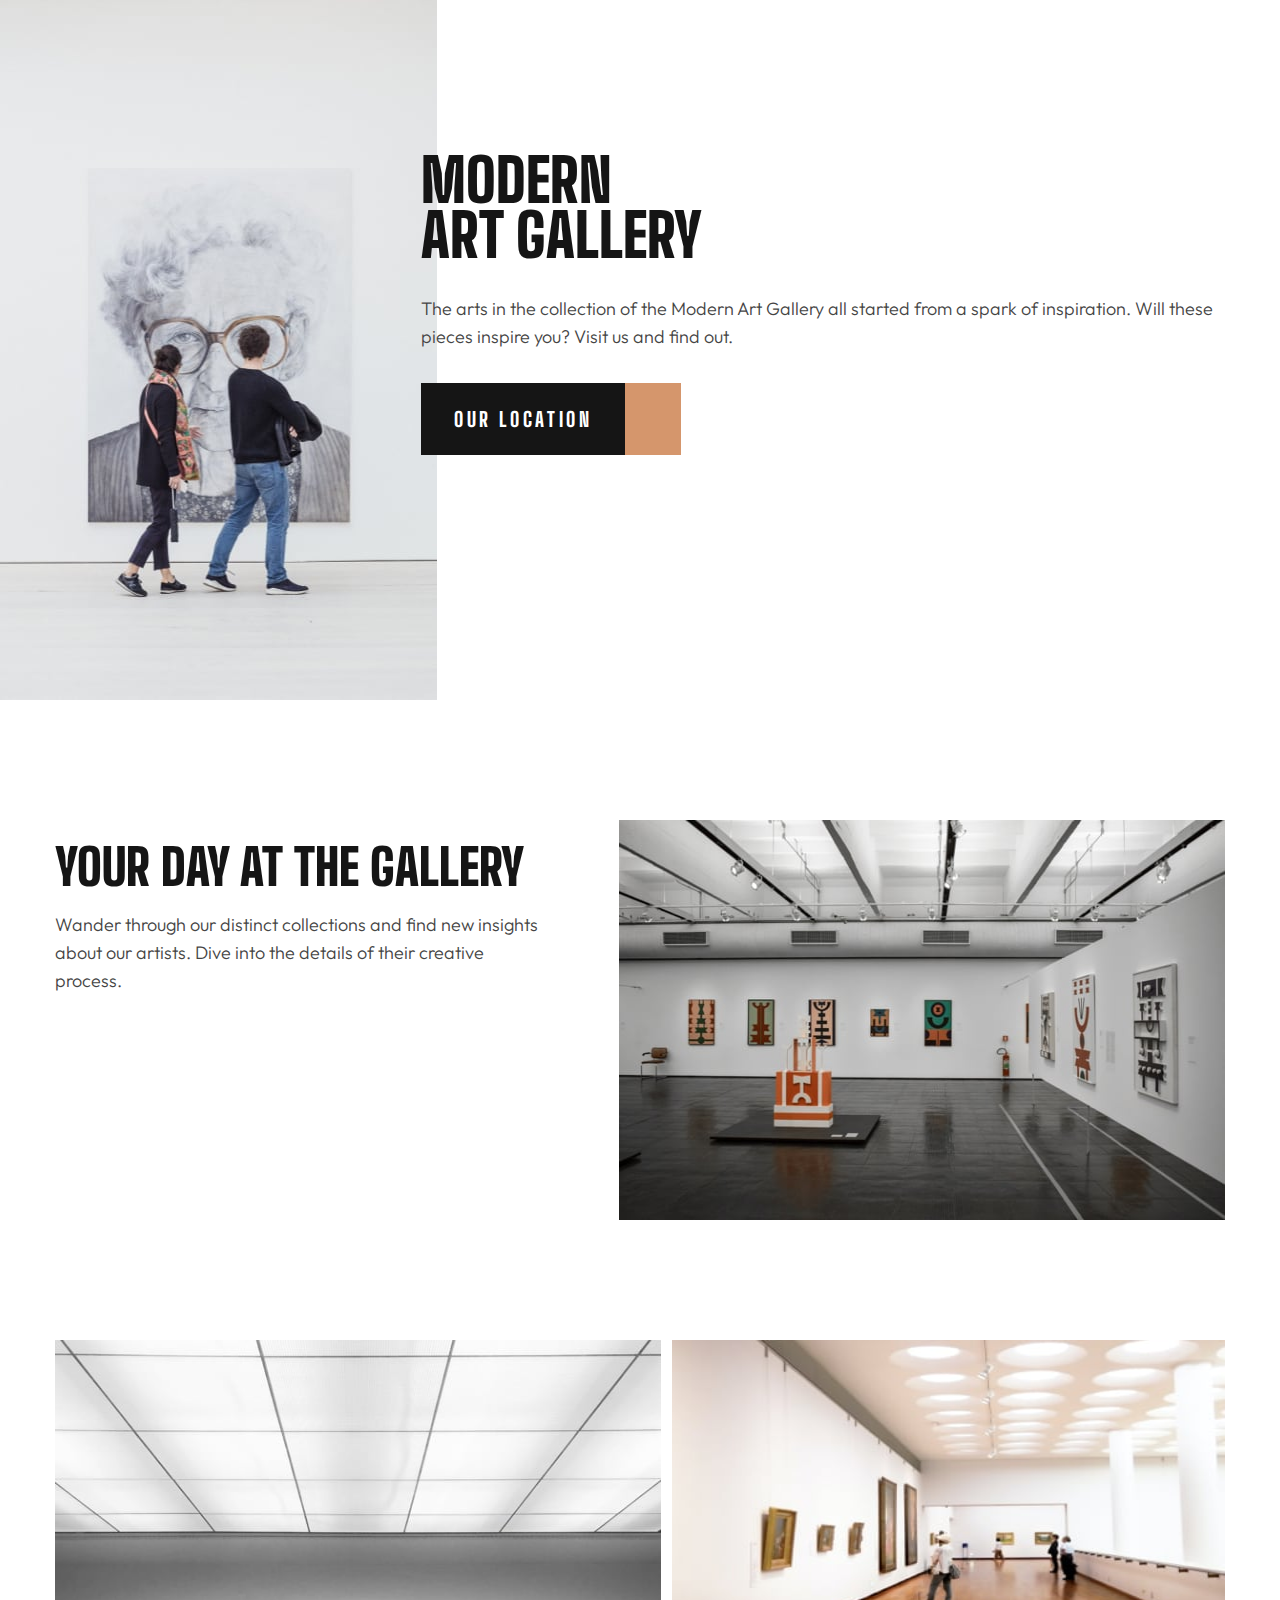
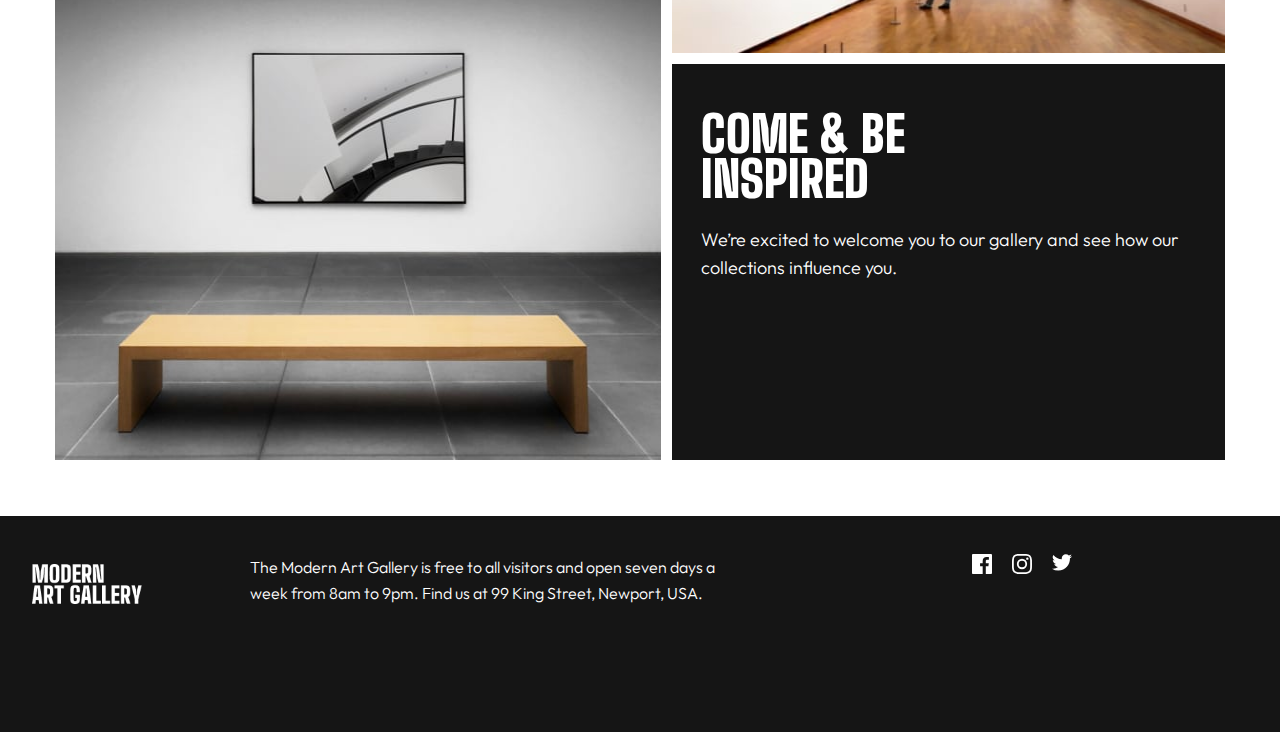
==== commit ac266576: "some changes" ====
--- a/index.html
+++ b/index.html
@@ -37,7 +37,7 @@
 <section class="section-one">
 
   <div class="section-one-info-box">
-    <h3 class="section-one-heading">Your Day<br> at the<br> Gallery</h3>
+    <h3 class="section-one-heading">Your Day at the Gallery</h3>
     <p class="section-one-info-text">Wander through our distinct collections and find new insights about our artists. Dive into the details of their creative process.</p>
   </div>
 
@@ -55,7 +55,7 @@
       <img class="section-two-img-one" src="./assets/desktop/image-grid-3.jpg" alt="gallery photo">
 
       <div class="section-two-info-box">
-        <h3 class="section-two-heading">COME & BE INSPIRED</h3>
+        <h3 class="section-two-heading">COME & BE <br> INSPIRED</h3>
         <p class="section-two-text">We’re excited to welcome you to our gallery and see how our collections influence you.</p>
       </div>
 
--- a/css/main.css
+++ b/css/main.css
@@ -20,10 +20,10 @@
 
 
 .main-info{
-    padding-top: 32px;
-}
-
-.image-hero{
+    padding-top: 32px;    
+}
+
+.img-hero{
     display: none;
 }
 
@@ -349,6 +349,8 @@
 
 @media screen and (min-width: 1440px) {
 
+/* MAIN SECTION */
+
     .img-hero{
         display: block;
         margin-left: 450px;
@@ -363,8 +365,7 @@
     .main-info{
         display: flex;
         top: 110px;
-        left: 165px;
-        
+        left: 165px;        
     }
 
     .main-heading{
@@ -383,7 +384,59 @@
         margin-top: 0;
         margin-left: 246px;        
     }
-    
+
+    .main-info-text{
+        font-size: 22px;
+        line-height: 32px;
+    }
+
+   /* SECTION ONE - DESKTOP */
+
+   .section-one{
+    justify-content: space-between;
+    margin-left: 11.45%;
+    margin-right: 11.45%;
+   }
+
+   .section-one-info-box{
+    width: 350px;
+    
+   }
+
+   .section-one-heading{
+        font-size: 60px;
+        line-height: 60px;
+   }
+
+   .section-one-info-text{
+    font-weight: 300;
+    font-size: 22px;
+    line-height: 32px;
+   }
+    
+
+   /* SECTION TWO - DESKTOP */
+
+   .section-two{        
+        margin-left: 11.45%;
+        margin-right: 11.45%;       
+   }
+
+   .section-two-heading{
+    font-size: 60px;
+    line-height: 60px;
+
+    margin-left: 48px;
+    margin-top: 65px
+   }
+
+   .section-two-text{
+    font-size: 22px;
+    line-height: 32px;
+    margin-left: 48px;
+    margin-top: 32px;
+    margin-right: 47px;
+   }
 
     
     
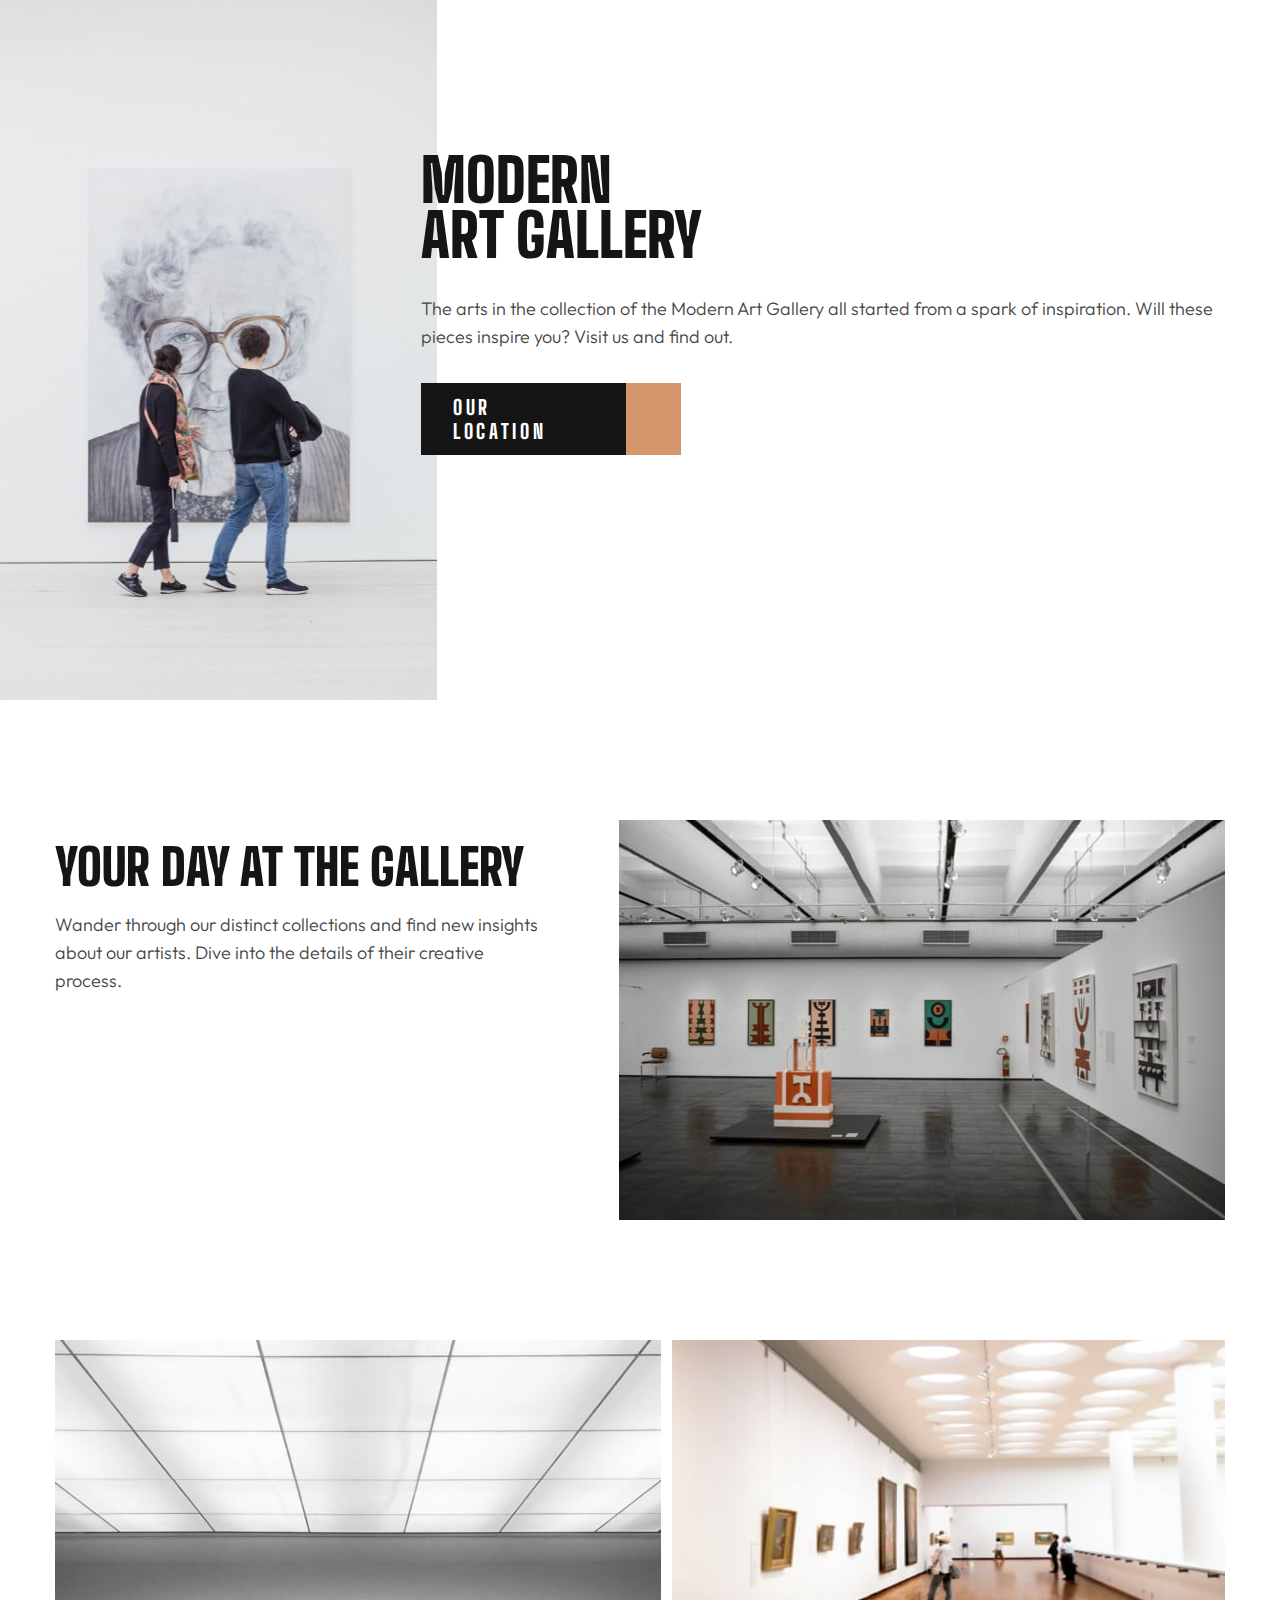
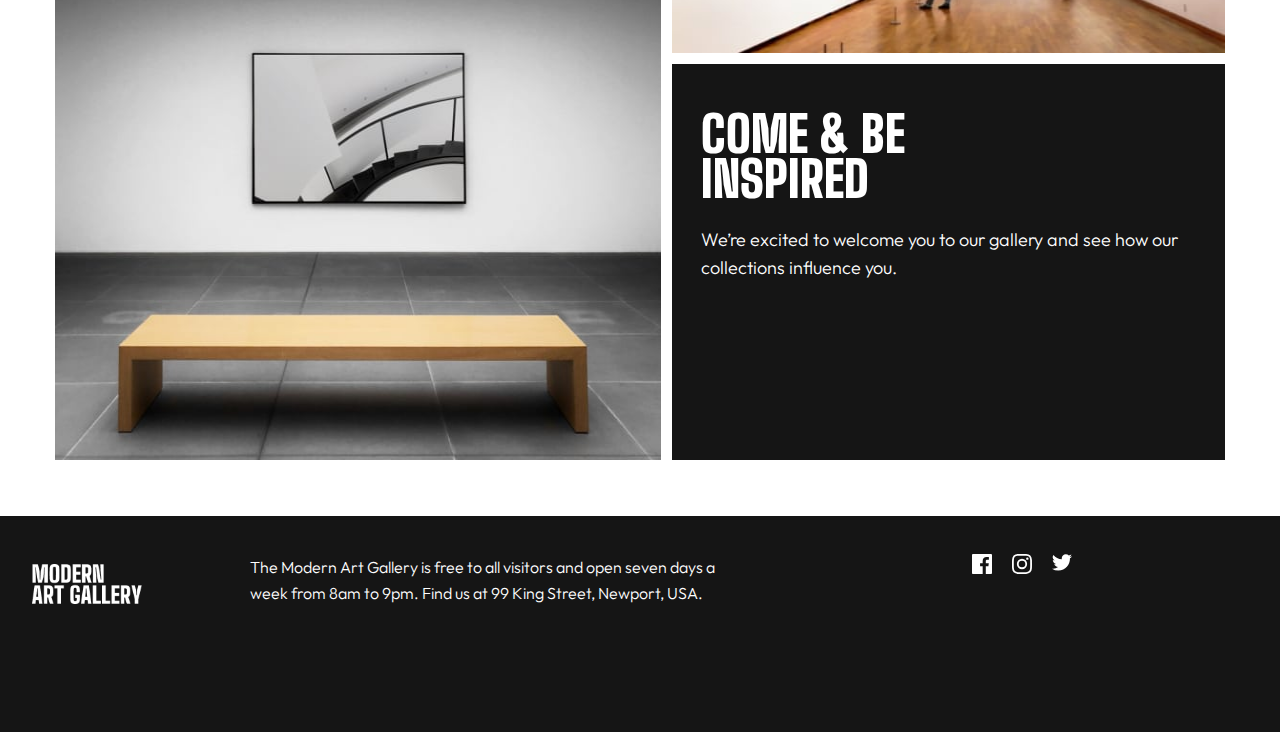
==== commit 3b6640f4: "some changes" ====
--- a/index.html
+++ b/index.html
@@ -23,9 +23,14 @@
 
         <div class="main-info-box">
           <p class="main-info-text">The arts in the collection of the Modern Art Gallery all started from a spark of inspiration. Will these pieces inspire you? Visit us and find out.</p>
-          <div class="main-info-btn">
-            <a class="main-info-link" href="./location.html">OUR LOCATION</a>          
-          </div>          
+          
+          <a class="main-info-link" href="./location.html">
+            
+                <div class="main-info-btn">
+            OUR LOCATION          
+                
+            </div>
+          </a>          
         </div>
 
       </div>
--- a/css/main.css
+++ b/css/main.css
@@ -63,46 +63,44 @@
     margin-right: 4.26%;   
 }
 
-.main-info-btn{
-    display: flex;
-    width: 260px;
-    height: 72px;
-    /* outline: solid red;     */
-    margin-top: 32px;
-    margin-left: 4.26%;
-    margin-right: 4.26%;
-}
-
-
 .main-info-link{
     display: flex;
     align-items: center;
     justify-content: center;
     background: #151515;
-    width: 204px;    
+    width: 260px;
+    height: 72px;    
     font-family: 'Big Shoulders Display';
     font-weight: 800;
     font-size: 20px;
     letter-spacing: 3.63636px;
     color: #FFFFFF;
-}
-
-.main-info-btn:after{
+    margin-top: 32px;
+    margin-left: 4.26%;    
+}
+
+.main-info-btn{
+    margin-left: 32px;
+}
+
+.main-info-link:after{
     content:url(https://cdn.glitch.global/26d8d569-78b4-4482-a88a-246677ed1e1b/icon-arrow-right.svg?v=1659126710640);
     background: #D5966C;
     width: 56px;
+    height: 72px;
     display: flex;
     justify-content: center;
     align-items:center;
-    
-}
-
-.main-info-btn a:hover{
+    margin-left: 35px;
+    
+}
+
+.main-info-box a:hover{
     background: #D5966C;
     cursor: pointer;
 }
 
-.main-info-btn:hover::after{
+.main-info-link:hover::after{
     background: #151515;
     cursor: pointer;
 }
@@ -393,25 +391,30 @@
    /* SECTION ONE - DESKTOP */
 
    .section-one{
-    justify-content: space-between;
-    margin-left: 11.45%;
-    margin-right: 11.45%;
+        justify-content: space-between;
+        margin-left: 11.45%;
+        margin-right: 11.45%;
    }
 
    .section-one-info-box{
-    width: 350px;
+        display: flex;
+        flex-direction: column;
+        justify-content: center;
+        width: 350px;
     
    }
 
    .section-one-heading{
         font-size: 60px;
         line-height: 60px;
+        
    }
 
    .section-one-info-text{
-    font-weight: 300;
-    font-size: 22px;
-    line-height: 32px;
+        font-weight: 300;
+        font-size: 22px;
+        line-height: 32px;
+        margin-top: 32px;
    }
     
 
@@ -422,22 +425,60 @@
         margin-right: 11.45%;       
    }
 
+  
    .section-two-heading{
-    font-size: 60px;
-    line-height: 60px;
-
-    margin-left: 48px;
-    margin-top: 65px
+        font-size: 60px;
+        line-height: 60px;
+
+        margin-left: 48px;
+        margin-top: 65px
    }
 
    .section-two-text{
-    font-size: 22px;
-    line-height: 32px;
-    margin-left: 48px;
-    margin-top: 32px;
-    margin-right: 47px;
-   }
-
+        font-size: 22px;
+        line-height: 32px;
+        margin-left: 48px;
+        margin-top: 32px;
+        margin-right: 47px;
+   }
+
+   .section-two-box{
+        margin-left: 30px;
+   }
+
+   .section-two-info-box{
+        margin-top: 30px;
+        height: 377px;
+   }
+
+
+   /* FOOTER  DESKTOP */
+
+   footer{
+        height: 244px;
+   }
+
+   .footer-logo {
+        height: 58px;
+        width: 159px;
+        margin-left: 11.45%;
+        margin-top: 80px;
+    }
+
+    .footer-text{
+        width: 430px;
+        font-weight: 300;
+        font-size: 18px;
+        line-height: 28px;
+        margin-left: 140px;
+        margin-top: 80px;
+        margin-right: 0;
+    }
+
+    .footer-social-icons{
+        margin-left: 280px;
+        margin-top: 80px;
+    }
     
     
 }